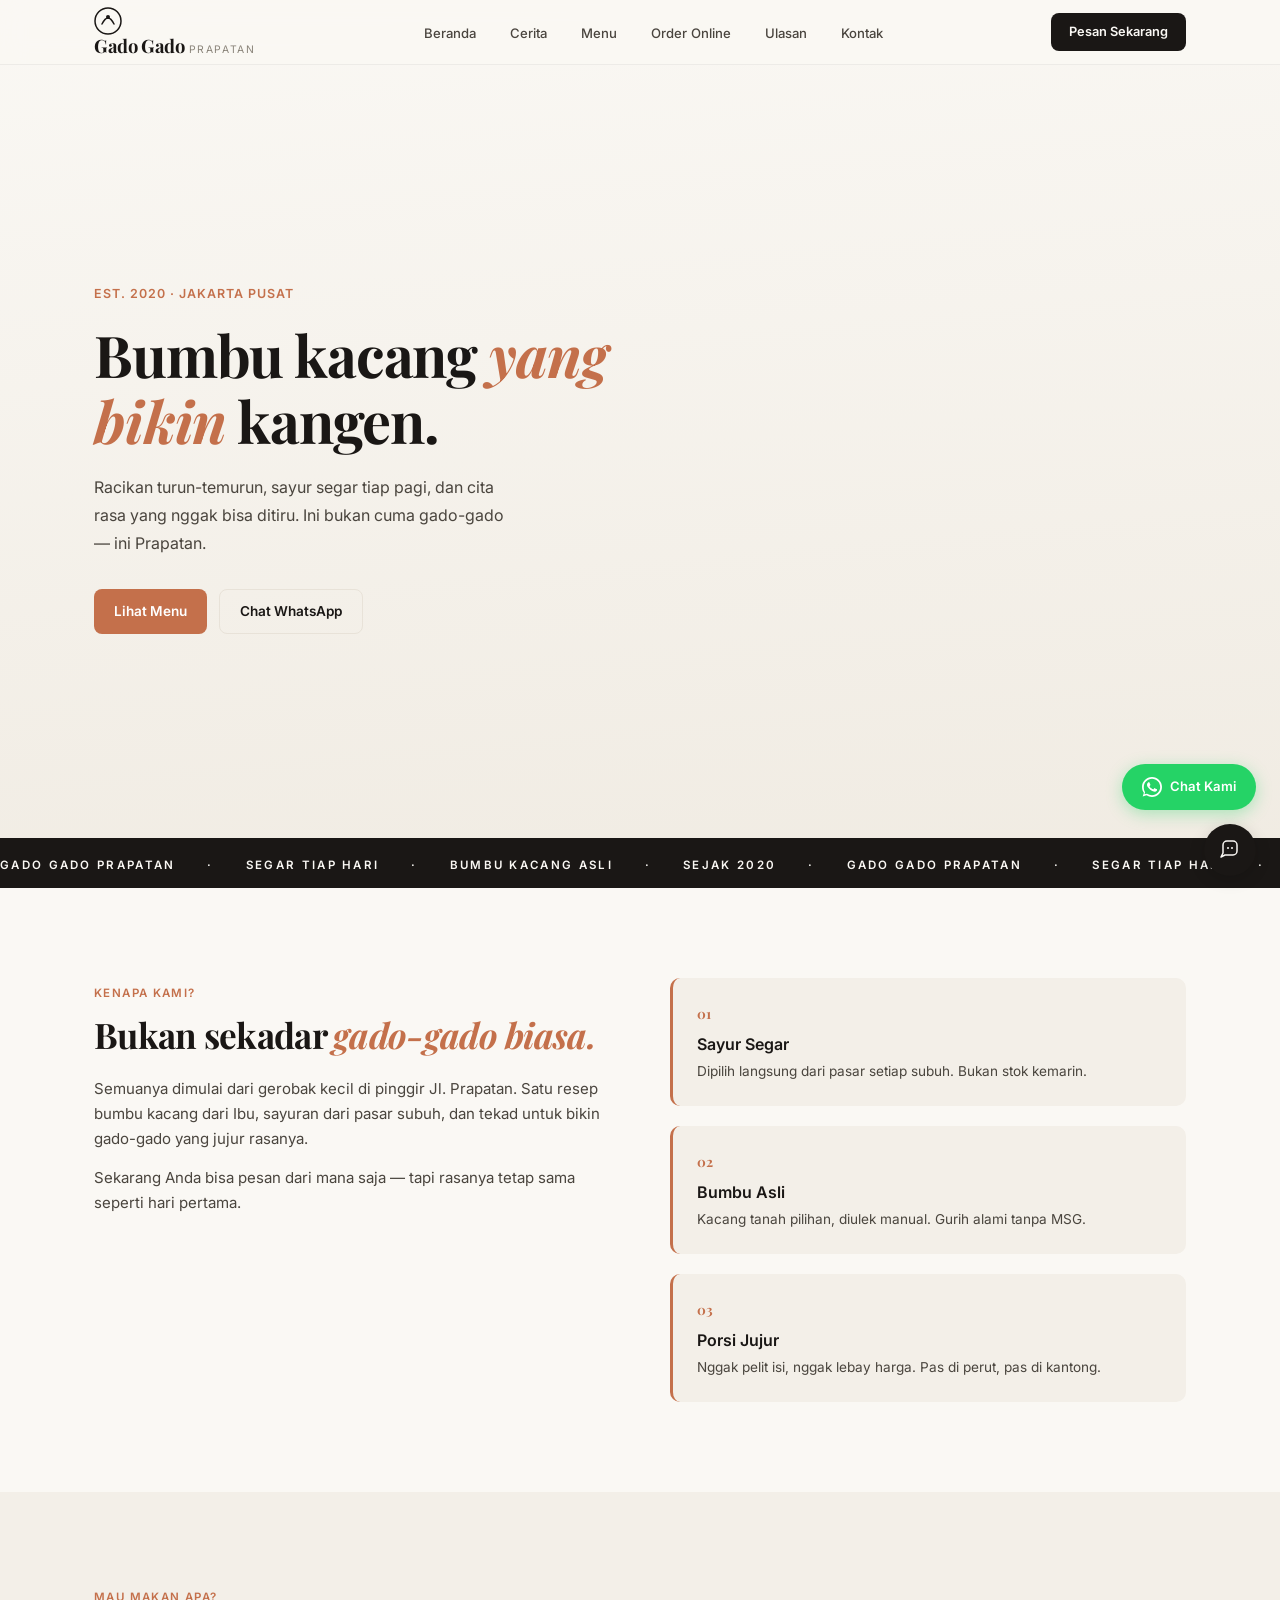
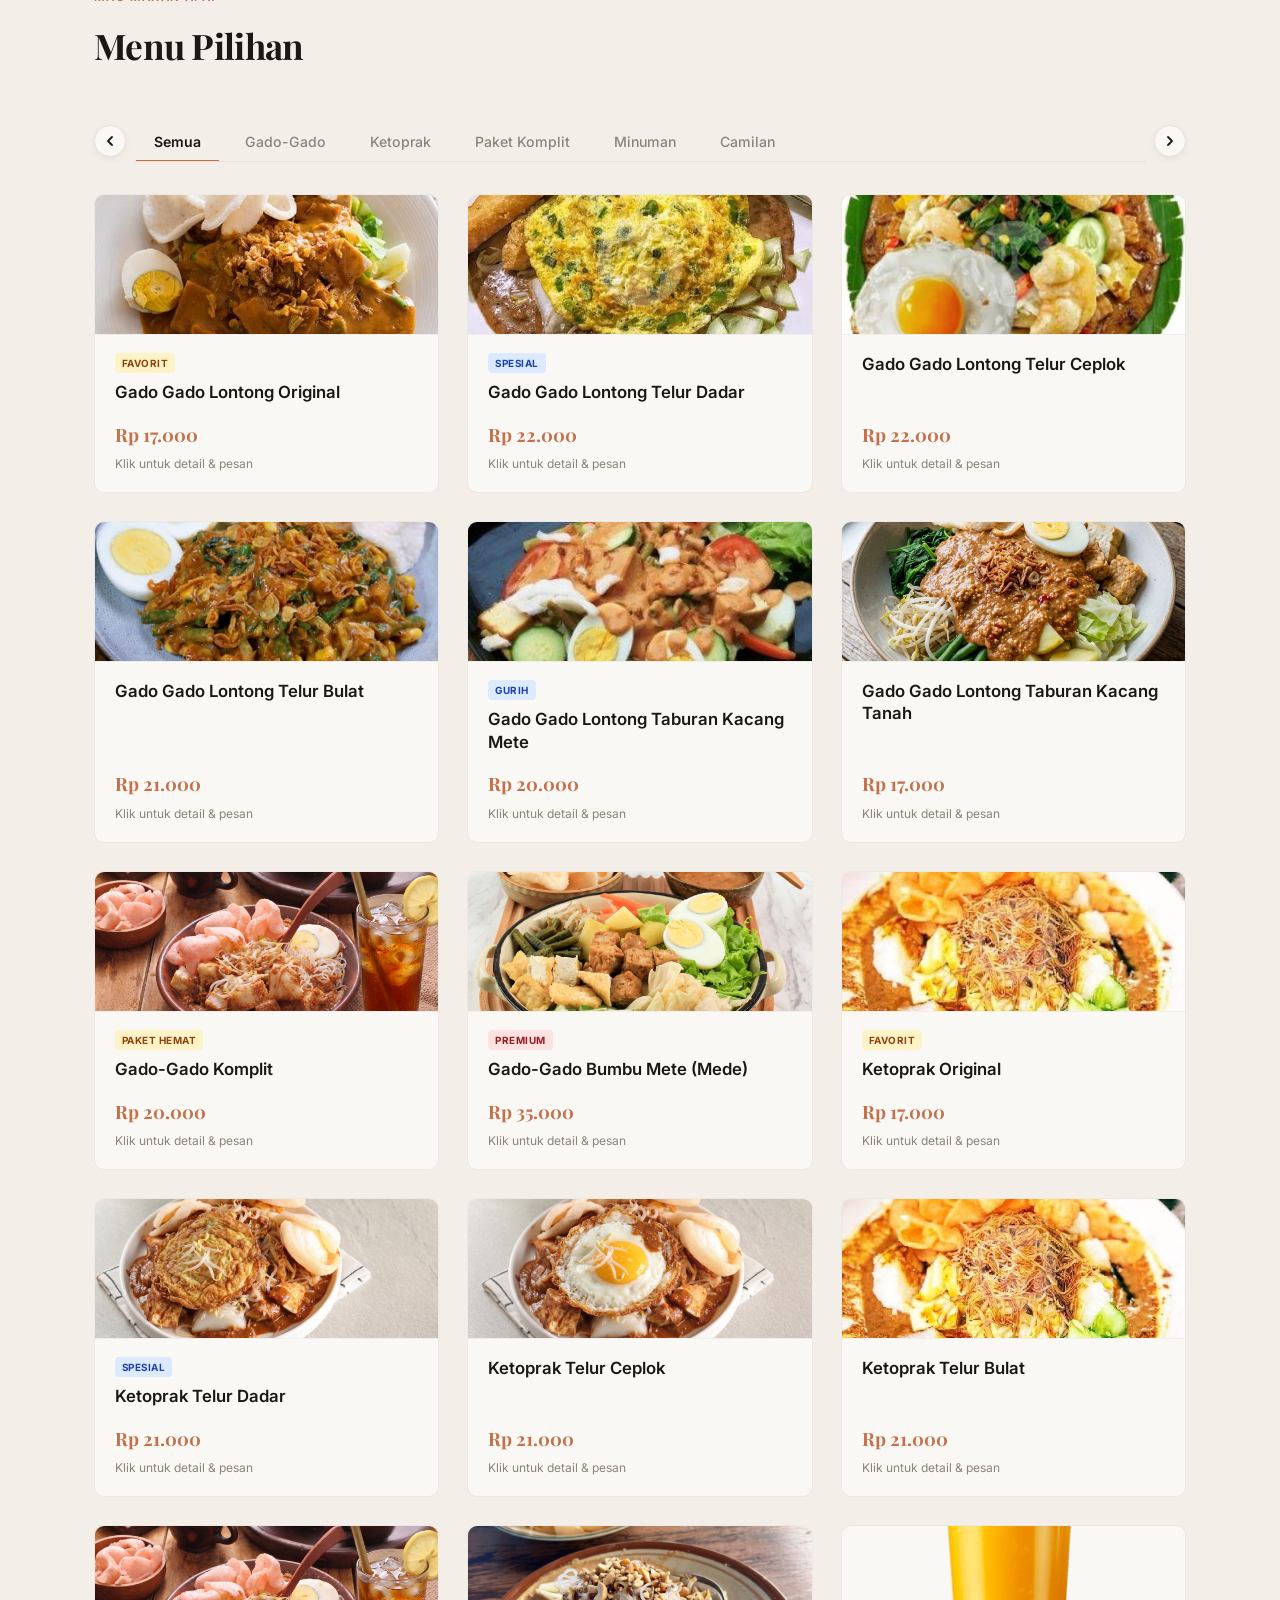
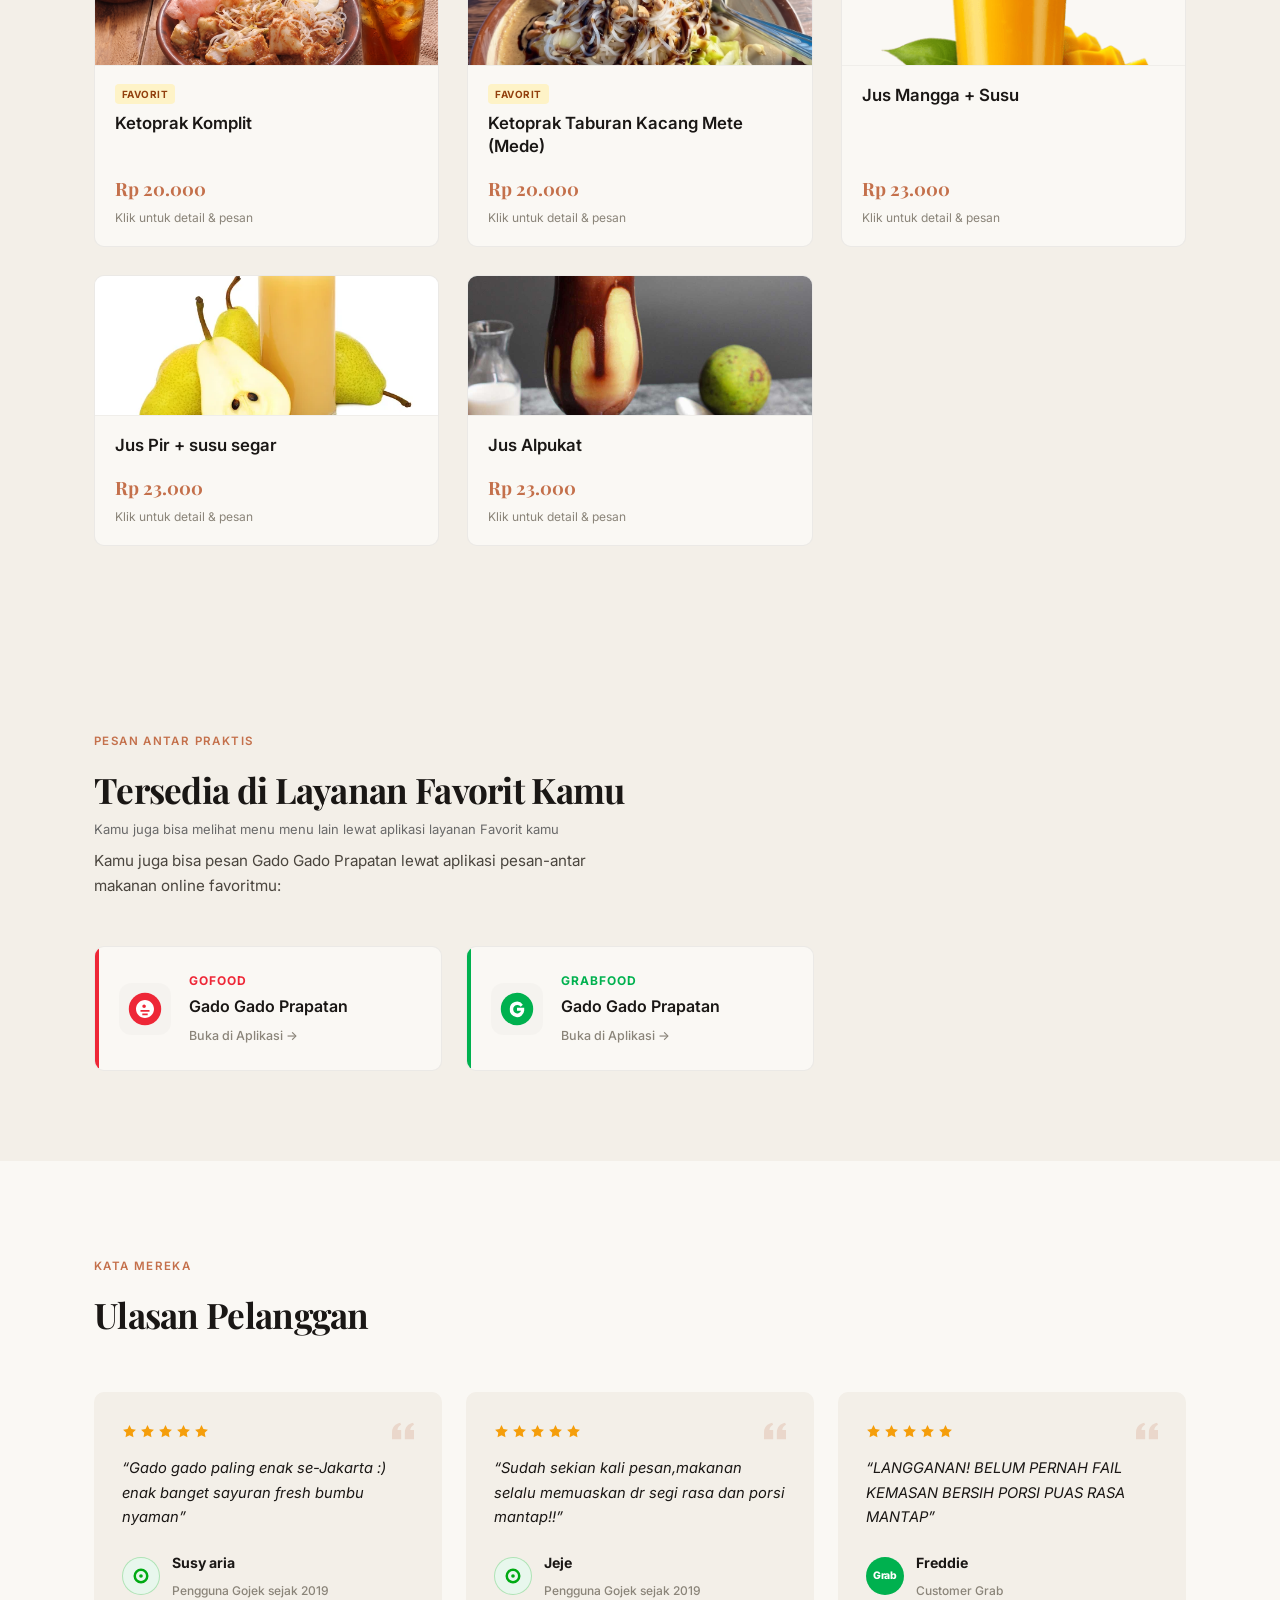
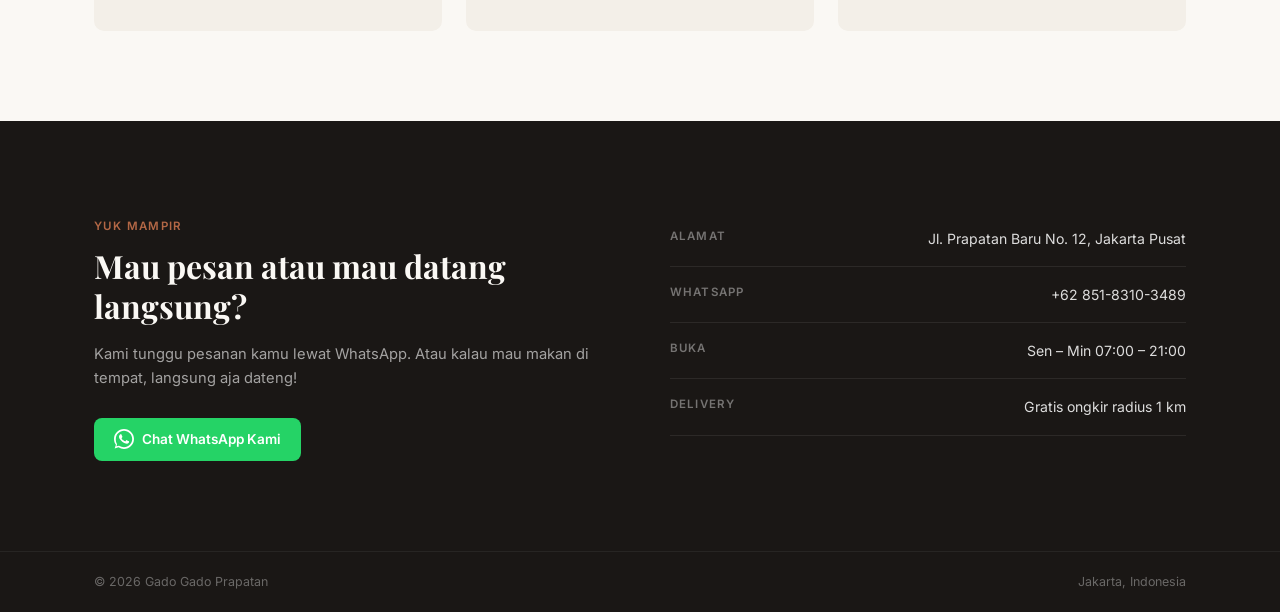
==== index.html @ eff9d7f0 "upload project" ====
<!DOCTYPE html>
<html lang="id">
<head>
    <meta charset="UTF-8">
    <meta name="viewport" content="width=device-width, initial-scale=1.0">
    <title>Gado Gado Prapatan</title>
    <link rel="stylesheet" href="style.css">
    <link rel="preconnect" href="https://fonts.googleapis.com">
    <link href="https://fonts.googleapis.com/css2?family=Playfair+Display:ital,wght@0,500;0,700;1,500&family=Inter:wght@300;400;500;600&display=swap" rel="stylesheet">
</head>
<body>

    <!-- Navbar -->
    <nav class="navbar" id="navbar">
        <div class="wrap nav-wrap">
            <a href="#home" class="brand">
                <svg class="brand-logo" width="28" height="28" viewBox="0 0 28 28" fill="none">
                    <circle cx="14" cy="14" r="13" stroke="currentColor" stroke-width="1.5"/>
                    <path d="M8 17c2-4 4-6 6-6s4 2 6 6" stroke="currentColor" stroke-width="1.5" stroke-linecap="round"/>
                    <circle cx="14" cy="10" r="2" fill="currentColor"/>
                </svg>
                <div>
                    <span class="brand-name">Gado Gado</span>
                    <span class="brand-sub">Prapatan</span>
                </div>
            </a>
            <ul class="nav-menu" id="navMenu">
                <li><a href="#home">Beranda</a></li>
                <li><a href="#cerita">Cerita</a></li>
                <li><a href="#menu">Menu</a></li>
                <li><a href="#pesan-online">Order Online</a></li>
                <li><a href="#ulasan">Ulasan</a></li>
                <li><a href="#kontak">Kontak</a></li>
            </ul>
            <a href="https://wa.me/6285183103489" target="_blank" class="nav-cta">Pesan Sekarang</a>
            <button class="burger" id="burger" aria-label="Menu">
                <span></span><span></span>
            </button>
        </div>
    </nav>

    <!-- Hero -->
    <header class="hero" id="home">
        <div class="wrap hero-inner">
            <div class="hero-text">
                <p class="hero-tag">Est. 2020 &middot; Jakarta Pusat</p>
                <h1>Bumbu kacang <em>yang bikin</em> kangen.</h1>
                <p class="hero-p">Racikan turun-temurun, sayur segar tiap pagi, dan cita rasa yang nggak bisa ditiru. Ini bukan cuma gado-gado &mdash; ini Prapatan.</p>
                <div class="hero-btns">
                    <a href="#menu" class="cta">Lihat Menu</a>
                    <a href="https://wa.me/6285183103489?text=Halo%20kak,%20mau%20pesan%20dong!" target="_blank" class="cta cta-ghost">Chat WhatsApp</a>
                </div>
            </div>
            <div class="hero-visual">
                <div class="hero-illust">
                    <svg viewBox="0 0 260 260" fill="none" class="hero-svg">
                        <circle cx="130" cy="130" r="120" fill="#f0ebe2" stroke="#d4c4a8" stroke-width="1.5"/>
                        <ellipse cx="130" cy="150" rx="90" ry="30" fill="#d4c4a8" opacity="0.3"/>
                        <path d="M60 130c10-30 30-50 70-50s60 20 70 50" stroke="#c4704b" stroke-width="2.5" stroke-linecap="round"/>
                        <circle cx="95" cy="115" r="8" fill="#5c6b4f" opacity="0.7"/>
                        <circle cx="135" cy="105" r="6" fill="#c4704b" opacity="0.6"/>
                        <circle cx="160" cy="118" r="7" fill="#8b6f47" opacity="0.6"/>
                        <circle cx="115" cy="100" r="5" fill="#d4a373" opacity="0.7"/>
                        <rect x="80" y="135" width="100" height="3" rx="1.5" fill="#c4704b" opacity="0.3"/>
                    </svg>
                </div>
            </div>
        </div>
        <div class="hero-strip">
            <div class="strip-scroll">
                <span>GADO GADO PRAPATAN</span>
                <span>&middot;</span>
                <span>SEGAR TIAP HARI</span>
                <span>&middot;</span>
                <span>BUMBU KACANG ASLI</span>
                <span>&middot;</span>
                <span>SEJAK 2020</span>
                <span>&middot;</span>
                <span>GADO GADO PRAPATAN</span>
                <span>&middot;</span>
                <span>SEGAR TIAP HARI</span>
                <span>&middot;</span>
                <span>BUMBU KACANG ASLI</span>
                <span>&middot;</span>
                <span>SEJAK 2020</span>
                <span>&middot;</span>
            </div>
        </div>
    </header>

    <!-- Cerita -->
    <section class="sec" id="cerita">
        <div class="wrap">
            <div class="cerita-layout">
                <div class="cerita-left">
                    <span class="label">Kenapa Kami?</span>
                    <h2>Bukan sekadar <em>gado-gado biasa.</em></h2>
                    <p>Semuanya dimulai dari gerobak kecil di pinggir Jl. Prapatan. Satu resep bumbu kacang dari Ibu, sayuran dari pasar subuh, dan tekad untuk bikin gado-gado yang jujur rasanya.</p>
                    <p>Sekarang Anda bisa pesan dari mana saja &mdash; tapi rasanya tetap sama seperti hari pertama.</p>
                </div>
                <div class="cerita-right">
                    <div class="cerita-card">
                        <span class="cerita-num">01</span>
                        <h3>Sayur Segar</h3>
                        <p>Dipilih langsung dari pasar setiap subuh. Bukan stok kemarin.</p>
                    </div>
                    <div class="cerita-card">
                        <span class="cerita-num">02</span>
                        <h3>Bumbu Asli</h3>
                        <p>Kacang tanah pilihan, diulek manual. Gurih alami tanpa MSG.</p>
                    </div>
                    <div class="cerita-card">
                        <span class="cerita-num">03</span>
                        <h3>Porsi Jujur</h3>
                        <p>Nggak pelit isi, nggak lebay harga. Pas di perut, pas di kantong.</p>
                    </div>
                </div>
            </div>
        </div>
    </section>

    <!-- Menu -->
    <section class="sec sec-warm" id="menu">
        <div class="wrap">
            <div class="sec-head">
                <span class="label">Mau Makan Apa?</span>
                <h2>Menu Pilihan</h2>
            </div>

            <div class="tab-roll-container">
                <button class="tab-roll-btn tab-roll-left" id="tabRollLeft" aria-label="Scroll Kiri">
                    <svg width="16" height="16" viewBox="0 0 16 16" fill="none"><path d="M10 12L6 8L10 4" stroke="currentColor" stroke-width="1.8" stroke-linecap="round" stroke-linejoin="round"/></svg>
                </button>
                <div class="tab-bar" id="tabBar">
                    <button class="tab active" data-filter="semua">Semua</button>
                    <button class="tab" data-filter="gado-gado">Gado-Gado</button>
                    <button class="tab" data-filter="ketoprak">Ketoprak</button>
                    <button class="tab" data-filter="paket">Paket Komplit</button>
                    <button class="tab" data-filter="minuman">Minuman</button>
                    <button class="tab" data-filter="camilan">Camilan</button>
                </div>
                <button class="tab-roll-btn tab-roll-right" id="tabRollRight" aria-label="Scroll Kanan">
                    <svg width="16" height="16" viewBox="0 0 16 16" fill="none"><path d="M6 4L10 8L6 12" stroke="currentColor" stroke-width="1.8" stroke-linecap="round" stroke-linejoin="round"/></svg>
                </button>
            </div>

            <div class="menu-grid" id="menuGrid">

                <!-- 1: Gado gado lontong original -->
                <div class="mc" data-cat="gado-gado"
                     data-name="Gado Gado Lontong Original" data-price="17000"
                     data-desc="Gado gado lontong original dengan sayuran segar serta telur separuh."
                     data-info="Porsi pas &middot; Telur separuh (setengah) &middot; Bumbu kacang khas">
                    <div class="mc-img">
                        <img src="image/gadogado-telur separuh.jpg" alt="Gado Gado Lontong Original" loading="lazy">
                    </div>
                    <div class="mc-body">
                        <span class="mc-tag tag-best">Favorit</span>
                        <h3>Gado Gado Lontong Original</h3>
                        <p class="mc-price">Rp 17.000</p>
                        <span class="mc-hint">Klik untuk detail &amp; pesan</span>
                    </div>
                </div>

                <!-- 2: Gado gado lontong telur dadar -->
                <div class="mc" data-cat="gado-gado"
                     data-name="Gado Gado Lontong Telur Dadar" data-price="22000"
                     data-desc="Gado gado lontong original dengan sayuran segar serta telur dadar gurih yang renyah di pinggirnya."
                     data-info="Telur dadar gurih &middot; Sayuran segar pilihan &middot; Lontong pulen">
                    <div class="mc-img">
                        <img src="image/telur dadar.jpeg" alt="Gado Gado Lontong Telur Dadar" loading="lazy">
                    </div>
                    <div class="mc-body">
                        <span class="mc-tag tag-new">Spesial</span>
                        <h3>Gado Gado Lontong Telur Dadar</h3>
                        <p class="mc-price">Rp 22.000</p>
                        <span class="mc-hint">Klik untuk detail &amp; pesan</span>
                    </div>
                </div>

                <!-- 3: Gado gado lontong telur ceplok -->
                <div class="mc" data-cat="gado-gado"
                     data-name="Gado Gado Lontong Telur Ceplok" data-price="22000"
                     data-desc="Gado gado lontong original dengan sayuran segar serta telur ceplok (mata sapi) hangat."
                     data-info="Telur ceplok hangat &middot; Bumbu kacang melimpah &middot; Kerupuk gurih">
                    <div class="mc-img">
                        <img src="image/ceplok1.jpeg" alt="Gado Gado Lontong Telur Ceplok" loading="lazy">
                    </div>
                    <div class="mc-body">
                        <h3>Gado Gado Lontong Telur Ceplok</h3>
                        <p class="mc-price">Rp 22.000</p>
                        <span class="mc-hint">Klik untuk detail &amp; pesan</span>
                    </div>
                </div>

                <!-- 4: Gado Gado Lontong Telur Bulat -->
                <div class="mc" data-cat="gado-gado"
                     data-name="Gado Gado Lontong Telur Bulat" data-price="21000"
                     data-desc="Gado Gado Lontong Original dengan sayuran segar beserta Telur Bulat (Utuh)."
                     data-info="1 butir telur utuh &middot; Sayuran segar harian &middot; Porsi kenyang">
                    <div class="mc-img">
                        <img src="image/bulat.jpg" alt="Gado Gado Lontong Telur Bulat" loading="lazy">
                    </div>
                    <div class="mc-body">
                        <h3>Gado Gado Lontong Telur Bulat</h3>
                        <p class="mc-price">Rp 21.000</p>
                        <span class="mc-hint">Klik untuk detail &amp; pesan</span>
                    </div>
                </div>

                <!-- 5: Gado Gado Lontong Taburan Kacang Mete -->
                <div class="mc" data-cat="gado-gado"
                     data-name="Gado Gado Lontong Taburan Kacang Mete" data-price="20000"
                     data-desc="Gado gado lontong dengan sayuran segar beserta Taburan Kacang Mete + Telur Setengah."
                     data-info="Ekstra taburan mete &middot; Telur setengah &middot; Gurih &amp; renyah">
                    <div class="mc-img">
                        <img src="image/mete.jpg" alt="Gado Gado Lontong Taburan Kacang Mete" loading="lazy">
                    </div>
                    <div class="mc-body">
                        <span class="mc-tag tag-new">Gurih</span>
                        <h3>Gado Gado Lontong Taburan Kacang Mete</h3>
                        <p class="mc-price">Rp 20.000</p>
                        <span class="mc-hint">Klik untuk detail &amp; pesan</span>
                    </div>
                </div>

                <!-- 6: Gado Gado Lontong Taburan Kacang Tanah -->
                <div class="mc" data-cat="gado-gado"
                     data-name="Gado Gado Lontong Taburan Kacang Tanah" data-price="17000"
                     data-desc="Gado Gado Lontong Original dengan sayuran segar beserta Taburan Kacang Tanah + Telur Setengah."
                     data-info="Taburan kacang tanah sangrai &middot; Telur setengah &middot; Autentik">
                    <div class="mc-img">
                        <img src="image/tanah.jpg" alt="Gado Gado Lontong Taburan Kacang Tanah" loading="lazy">
                    </div>
                    <div class="mc-body">
                        <h3>Gado Gado Lontong Taburan Kacang Tanah</h3>
                        <p class="mc-price">Rp 17.000</p>
                        <span class="mc-hint">Klik untuk detail &amp; pesan</span>
                    </div>
                </div>

                <!-- 7: Gado-Gado Komplit -->
                <div class="mc" data-cat="paket"
                     data-name="Gado-Gado Komplit" data-price="20000"
                     data-desc="Paket Lengkap! Gado Gado Lontong + Telur Separuh (Setengah) + Es Teh Manis."
                     data-info="Paket hemat lengkap &middot; Termasuk Es Teh Manis &middot; Siap santap">
                    <div class="mc-img">
                        <img src="image/ketoprak/komplit.png" alt="Gado-Gado Komplit" loading="lazy">
                    </div>
                    <div class="mc-body">
                        <span class="mc-tag tag-best">Paket Hemat</span>
                        <h3>Gado-Gado Komplit</h3>
                        <p class="mc-price">Rp 20.000</p>
                        <span class="mc-hint">Klik untuk detail &amp; pesan</span>
                    </div>
                </div>

                <!-- 8: Gado-Gado Bumbu Mete (Mede) -->
                <div class="mc" data-cat="gado-gado"
                     data-name="Gado-Gado Bumbu Mete (Mede)" data-price="35000"
                     data-desc="Gado Gado Sayuran lengkap dengan racikan Bumbu Mede istimewa yang gurih creamy + Telur Separuh (Setengah)."
                     data-info="Premium bumbu mete asli &middot; Rasa gurih khas &middot; Telur separuh">
                    <div class="mc-img">
                        <img src="image/gado-gado.jpg" alt="Gado-Gado Bumbu Mete (Mede)" loading="lazy">
                    </div>
                    <div class="mc-body">
                        <span class="mc-tag tag-hot">Premium</span>
                        <h3>Gado-Gado Bumbu Mete (Mede)</h3>
                        <p class="mc-price">Rp 35.000</p>
                        <span class="mc-hint">Klik untuk detail &amp; pesan</span>
                    </div>
                </div>

                <!-- 9: Ketoprak Original -->
                <div class="mc" data-cat="ketoprak"
                     data-name="Ketoprak Original" data-price="17000"
                     data-desc="Ketoprak dengan sayuran lengkap + Telur Separuh (Setengah)."
                     data-info="Sayuran lengkap &middot; Bihun &amp; tahu &middot; Telur separuh">
                    <div class="mc-img">
                        <img src="image/ketoprak/ori.jpg" alt="Ketoprak Original" loading="lazy">
                    </div>
                    <div class="mc-body">
                        <span class="mc-tag tag-best">Favorit</span>
                        <h3>Ketoprak Original</h3>
                        <p class="mc-price">Rp 17.000</p>
                        <span class="mc-hint">Klik untuk detail &amp; pesan</span>
                    </div>
                </div>

                <!-- 10: Ketoprak Telur Dadar -->
                <div class="mc" data-cat="ketoprak"
                     data-name="Ketoprak Telur Dadar" data-price="21000"
                     data-desc="Ketoprak dengan sayuran lengkap + Telur Dadar."
                     data-info="Telur dadar gurih &middot; Sayuran lengkap &middot; Kerupuk melimpah">
                    <div class="mc-img">
                        <img src="image/ketoprak/dadar.png" alt="Ketoprak Telur Dadar" loading="lazy">
                    </div>
                    <div class="mc-body">
                        <span class="mc-tag tag-new">Spesial</span>
                        <h3>Ketoprak Telur Dadar</h3>
                        <p class="mc-price">Rp 21.000</p>
                        <span class="mc-hint">Klik untuk detail &amp; pesan</span>
                    </div>
                </div>

                <!-- 11: Ketoprak Telur Ceplok -->
                <div class="mc" data-cat="ketoprak"
                     data-name="Ketoprak Telur Ceplok" data-price="21000"
                     data-desc="Ketoprak dengan sayuran lengkap + Telur Ceplok."
                     data-info="Telur ceplok hangat &middot; Bumbu kacang gurih &middot; Sayuran segar">
                    <div class="mc-img">
                        <img src="image/ketoprak/ceplok.png" alt="Ketoprak Telur Ceplok" loading="lazy">
                    </div>
                    <div class="mc-body">
                        <h3>Ketoprak Telur Ceplok</h3>
                        <p class="mc-price">Rp 21.000</p>
                        <span class="mc-hint">Klik untuk detail &amp; pesan</span>
                    </div>
                </div>

                <!-- 12: Ketoprak Telur Bulat -->
                <div class="mc" data-cat="ketoprak"
                     data-name="Ketoprak Telur Bulat" data-price="21000"
                     data-desc="Ketoprak dengan sayuran lengkap + Telur Bulat (Utuh)."
                     data-info="1 butir telur utuh &middot; Porsi kenyang &middot; Bumbu kacang mantap">
                    <div class="mc-img">
                        <img src="image/ketoprak/bulat.jpeg" alt="Ketoprak Telur Bulat" loading="lazy">
                    </div>
                    <div class="mc-body">
                        <h3>Ketoprak Telur Bulat</h3>
                        <p class="mc-price">Rp 21.000</p>
                        <span class="mc-hint">Klik untuk detail &amp; pesan</span>
                    </div>
                </div>

                <!-- 13: Ketoprak Komplit -->
                <div class="mc" data-cat="ketoprak paket"
                     data-name="Ketoprak Komplit" data-price="20000"
                     data-desc="Ketoprak dengan sayuran lengkap + Telur Separuh (Setengah) + Es Teh Manis."
                     data-info="Paket lengkap &middot; Termasuk Es Teh Manis &middot; Telur separuh">
                    <div class="mc-img">
                        <img src="image/ketoprak/komplit.png" alt="Ketoprak Komplit" loading="lazy">
                    </div>
                    <div class="mc-body">
                        <span class="mc-tag tag-best">Favorit</span>
                        <h3>Ketoprak Komplit</h3>
                        <p class="mc-price">Rp 20.000</p>
                        <span class="mc-hint">Klik untuk detail &amp; pesan</span>
                    </div>
                </div>

                <!-- 14: Ketoprak Taburan Kacang Mete (Mede) -->
                <div class="mc" data-cat="ketoprak"
                     data-name="Ketoprak Taburan Kacang Mete (Mede)" data-price="20000"
                     data-desc="Ketoprak dengan sayuran lengkap + Telur Setengah + Taburan Kacang Mete (Mede)."
                     data-info="Taburan kacang mete asli &middot; Telur setengah &middot; Gurih renyah">
                    <div class="mc-img">
                        <img src="image/ketoprak/mete.png" alt="Ketoprak Taburan Kacang Mete (Mede)" loading="lazy">
                    </div>
                    <div class="mc-body">
                        <span class="mc-tag tag-best">Favorit</span>
                        <h3>Ketoprak Taburan Kacang Mete (Mede)</h3>
                        <p class="mc-price">Rp 20.000</p>
                        <span class="mc-hint">Klik untuk detail &amp; pesan</span>
                    </div>
                </div>

                <!-- Minuman: Es Teh Manis -->
                <div class="mc" data-cat="minuman"
                     data-name="Jus Mangga " data-price="23000"
                     data-desc="Jus Buah Mangga asli tanpa sirup buatan. manis dan lezat cocok untuk menemani makan kalian"
                     data-info="Mangga manis dengan campuran susu kental manis ">
                    <div class="mc-img">
                        <img src="/image/jus/mangga.jpg" alt="Jus Mangga " loading="lazy">
                    </div>
                    <div class="mc-body">
                        <h3>Jus Mangga  + Susu </h3>
                        <p class="mc-price">Rp 23.000</p>
                        <span class="mc-hint">Klik untuk detail &amp; pesan</span>
                    </div>
                </div>
                <!---Jus pir -->
                <div class="mc" data-cat="minuman"
                     data-name="Jus Pir  " data-price="23000"
                     data-desc="Jus pir dengan campuran susu yang menghasilkan kesegaran untuk kalian "
                     data-info="Pir manis dengan campuran susu kental manis ">
                    <div class="mc-img">
                        <img src="/image/jus/pirsusu.jpg" alt="Jus Mangga " loading="lazy">
                    </div>
                    <div class="mc-body">
                        <h3>Jus Pir + susu segar  </h3>
                        <p class="mc-price">Rp 23.000</p>
                        <span class="mc-hint">Klik untuk detail &amp; pesan</span>
                    </div>
                </div>
                <!---jus Alpukat -->
                <div class="mc" data-cat="minuman"
                     data-name="Jus Alpukat  " data-price="23000"
                     data-desc="Jus Alpukat  dengan campuran susu yang menghasilkan kesegaran untuk kalian "
                     data-info="Alpukat manis dengan campuran susu kental manis ">
                    <div class="mc-img">
                        <img src="/image/jus/alpukat.jpg" alt="Jus Alpukat  " loading="lazy">
                    </div>
                    <div class="mc-body">
                        <h3>Jus Alpukat </h3>
                        <p class="mc-price">Rp 23.000</p>
                        <span class="mc-hint">Klik untuk detail &amp; pesan</span>
                    </div>
                </div>

            </div>
        </div>
    </section>

    <!-- Product Detail Floating Modal -->
    <div class="pd-overlay" id="pdOverlay">
        <div class="pd-modal" id="pdModal">
            <button class="pd-close" id="pdClose" aria-label="Tutup">
                <svg width="18" height="18" viewBox="0 0 18 18"><line x1="4" y1="4" x2="14" y2="14" stroke="currentColor" stroke-width="1.5" stroke-linecap="round"/><line x1="14" y1="4" x2="4" y2="14" stroke="currentColor" stroke-width="1.5" stroke-linecap="round"/></svg>
            </button>
            <div class="pd-icon" id="pdIcon"></div>
            <div class="pd-content">
                <span class="pd-tag" id="pdTag"></span>
                <h2 id="pdName"></h2>
                <p class="pd-price" id="pdPrice"></p>
                <div class="pd-divider"></div>
                <p class="pd-desc" id="pdDesc"></p>
                <div class="pd-info" id="pdInfo"></div>
                <div class="pd-actions">
                    <div class="pd-qty">
                        <button class="pd-qty-btn" id="pdMinus" aria-label="Kurangi">
                            <svg width="14" height="14" viewBox="0 0 14 14"><line x1="3" y1="7" x2="11" y2="7" stroke="currentColor" stroke-width="1.5" stroke-linecap="round"/></svg>
                        </button>
                        <span id="pdQtyNum">1</span>
                        <button class="pd-qty-btn" id="pdPlus" aria-label="Tambah">
                            <svg width="14" height="14" viewBox="0 0 14 14"><line x1="3" y1="7" x2="11" y2="7" stroke="currentColor" stroke-width="1.5" stroke-linecap="round"/><line x1="7" y1="3" x2="7" y2="11" stroke="currentColor" stroke-width="1.5" stroke-linecap="round"/></svg>
                        </button>
                    </div>
                    <button class="pd-add-btn" id="pdAddBtn">Tambah ke Pesanan</button>
                </div>
            </div>
        </div>
    </div>

    <!-- Order Online / Delivery Platforms -->
    <section class="sec sec-warm" id="pesan-online" style="align-items: center;">
        <div class="wrap">
            <div class="sec-head">
                <span class="label">Pesan Antar Praktis</span>
                <h2>Tersedia di Layanan Favorit Kamu</h2>
                <p style="color: dimgray; font-size: small;">Kamu juga bisa melihat menu menu lain lewat aplikasi layanan Favorit kamu </p>
                <p class="sec-sub">Kamu juga bisa pesan Gado Gado Prapatan lewat aplikasi pesan-antar makanan online favoritmu:</p>
            </div>
            <div class="delivery-grid" style="align-items: center;">
                <!-- GoFood -->
                <a href="https://gofood.co.id/jakarta/restaurant/gado-gado-prapatan-ketoprak-senen-94f191aa-f002-4a90-b7f6-57f20818fdff" target="_blank" class="delivery-card delivery-gofood" rel="noopener">
                    <div class="delivery-icon-wrap">
                        <svg viewBox="0 0 40 40" width="36" height="36" fill="none">
                            <circle cx="20" cy="20" r="18" fill="#EE2737"/>
                            <path d="M20 10c-5.5 0-10 4.5-10 10s4.5 10 10 10 10-4.5 10-10-4.5-10-10-10zm-1 5a2 2 0 110 4 2 2 0 010-4zm-4 6h10v2H15v-2zm2 4h6v2h-6v-2z" fill="#fff"/>
                        </svg>
                    </div>
                    <div class="delivery-info">
                        <span class="delivery-platform">GoFood</span>
                        <h3>Gado Gado Prapatan</h3>
                        <span class="delivery-status">Buka di Aplikasi &rarr;</span>
                    </div>
                </a>

                <!-- GrabFood -->
                <a href="https://food.grab.com/id/id/restaurant/gado-gado-prapatan-senen-delivery/6-C2V2A7LUA7UUEE" target="_blank" class="delivery-card delivery-grabfood" rel="noopener">
                    <div class="delivery-icon-wrap">
                        <svg viewBox="0 0 40 40" width="36" height="36" fill="none">
                            <circle cx="20" cy="20" r="18" fill="#00B14F"/>
                            <path d="M12 20a8 8 0 0114.5-4.8l-2.4 2.4A4.6 4.6 0 1024.6 22h-4.6v-3.4h8v3.4a8 8 0 01-16-2z" fill="#fff"/>
                        </svg>
                    </div>
                    <div class="delivery-info">
                        <span class="delivery-platform">GrabFood</span>
                        <h3>Gado Gado Prapatan</h3>
                        <span class="delivery-status">Buka di Aplikasi &rarr;</span>
                    </div>
                </a>
               
            </div>
        </div>
    </section>

    <!-- Ulasan -->
    <section class="sec" id="ulasan">
        <div class="wrap">
            <div class="sec-head">
                <span class="label">Kata Mereka</span>
                <h2>Ulasan Pelanggan</h2>
            </div>
            <div class="review-track">
                <!-- Review 1: Susy aria (Gojek) -->
                <div class="review-card">
                    <div class="rc-top">
                        <div class="rc-stars">
                            <svg width="15" height="15" viewBox="0 0 14 14" fill="#F59E0B"><path d="M7 1l1.8 3.6L13 5.3l-3 2.9.7 4.1L7 10.4 3.3 12.3l.7-4.1-3-2.9 4.2-.7z"/></svg>
                            <svg width="15" height="15" viewBox="0 0 14 14" fill="#F59E0B"><path d="M7 1l1.8 3.6L13 5.3l-3 2.9.7 4.1L7 10.4 3.3 12.3l.7-4.1-3-2.9 4.2-.7z"/></svg>
                            <svg width="15" height="15" viewBox="0 0 14 14" fill="#F59E0B"><path d="M7 1l1.8 3.6L13 5.3l-3 2.9.7 4.1L7 10.4 3.3 12.3l.7-4.1-3-2.9 4.2-.7z"/></svg>
                            <svg width="15" height="15" viewBox="0 0 14 14" fill="#F59E0B"><path d="M7 1l1.8 3.6L13 5.3l-3 2.9.7 4.1L7 10.4 3.3 12.3l.7-4.1-3-2.9 4.2-.7z"/></svg>
                            <svg width="15" height="15" viewBox="0 0 14 14" fill="#F59E0B"><path d="M7 1l1.8 3.6L13 5.3l-3 2.9.7 4.1L7 10.4 3.3 12.3l.7-4.1-3-2.9 4.2-.7z"/></svg>
                        </div>
                        <svg class="rc-quote-mark" width="22" height="22" viewBox="0 0 24 24" fill="currentColor">
                            <path d="M14.017 21v-7.391c0-5.704 3.731-9.57 8.983-10.609l.995 2.151c-2.432.917-3.995 3.638-3.995 5.849h4v10h-9.983zm-14.017 0v-7.391c0-5.704 3.748-9.57 9-10.609l.996 2.151c-2.433.917-3.996 3.638-3.996 5.849h3.983v10h-9.983z"/>
                        </svg>
                    </div>
                    <blockquote>&ldquo;Gado gado paling enak se-Jakarta :) enak banget sayuran fresh bumbu nyaman&rdquo;</blockquote>
                    <div class="rc-who">
                        <div class="rc-av rc-av-gojek" title="Pengguna Gojek">
                            <svg viewBox="0 0 24 24" width="20" height="20" fill="none">
                                <circle cx="12" cy="12" r="7.5" stroke="#00AA13" stroke-width="3"/>
                                <circle cx="12" cy="12" r="2.2" fill="#00AA13"/>
                            </svg>
                        </div>
                        <div>
                            <strong>Susy aria</strong><br>
                            <small>Pengguna Gojek sejak 2019</small>
                        </div>
                    </div>
                </div>

                <!-- Review 2: Jeje (Gojek) -->
                <div class="review-card">
                    <div class="rc-top">
                        <div class="rc-stars">
                            <svg width="15" height="15" viewBox="0 0 14 14" fill="#F59E0B"><path d="M7 1l1.8 3.6L13 5.3l-3 2.9.7 4.1L7 10.4 3.3 12.3l.7-4.1-3-2.9 4.2-.7z"/></svg>
                            <svg width="15" height="15" viewBox="0 0 14 14" fill="#F59E0B"><path d="M7 1l1.8 3.6L13 5.3l-3 2.9.7 4.1L7 10.4 3.3 12.3l.7-4.1-3-2.9 4.2-.7z"/></svg>
                            <svg width="15" height="15" viewBox="0 0 14 14" fill="#F59E0B"><path d="M7 1l1.8 3.6L13 5.3l-3 2.9.7 4.1L7 10.4 3.3 12.3l.7-4.1-3-2.9 4.2-.7z"/></svg>
                            <svg width="15" height="15" viewBox="0 0 14 14" fill="#F59E0B"><path d="M7 1l1.8 3.6L13 5.3l-3 2.9.7 4.1L7 10.4 3.3 12.3l.7-4.1-3-2.9 4.2-.7z"/></svg>
                            <svg width="15" height="15" viewBox="0 0 14 14" fill="#F59E0B"><path d="M7 1l1.8 3.6L13 5.3l-3 2.9.7 4.1L7 10.4 3.3 12.3l.7-4.1-3-2.9 4.2-.7z"/></svg>
                        </div>
                        <svg class="rc-quote-mark" width="22" height="22" viewBox="0 0 24 24" fill="currentColor">
                            <path d="M14.017 21v-7.391c0-5.704 3.731-9.57 8.983-10.609l.995 2.151c-2.432.917-3.995 3.638-3.995 5.849h4v10h-9.983zm-14.017 0v-7.391c0-5.704 3.748-9.57 9-10.609l.996 2.151c-2.433.917-3.996 3.638-3.996 5.849h3.983v10h-9.983z"/>
                        </svg>
                    </div>
                    <blockquote>&ldquo;Sudah sekian kali pesan,makanan selalu memuaskan dr segi rasa dan porsi mantap!!&rdquo;</blockquote>
                    <div class="rc-who">
                        <div class="rc-av rc-av-gojek" title="Pengguna Gojek">
                            <svg viewBox="0 0 24 24" width="20" height="20" fill="none">
                                <circle cx="12" cy="12" r="7.5" stroke="#00AA13" stroke-width="3"/>
                                <circle cx="12" cy="12" r="2.2" fill="#00AA13"/>
                            </svg>
                        </div>
                        <div>
                            <strong>Jeje</strong><br>
                            <small>Pengguna Gojek sejak 2019</small>
                        </div>
                    </div>
                </div>

                <!-- Review 3: Freddie (Grab) -->
                <div class="review-card">
                    <div class="rc-top">
                        <div class="rc-stars">
                            <svg width="15" height="15" viewBox="0 0 14 14" fill="#F59E0B"><path d="M7 1l1.8 3.6L13 5.3l-3 2.9.7 4.1L7 10.4 3.3 12.3l.7-4.1-3-2.9 4.2-.7z"/></svg>
                            <svg width="15" height="15" viewBox="0 0 14 14" fill="#F59E0B"><path d="M7 1l1.8 3.6L13 5.3l-3 2.9.7 4.1L7 10.4 3.3 12.3l.7-4.1-3-2.9 4.2-.7z"/></svg>
                            <svg width="15" height="15" viewBox="0 0 14 14" fill="#F59E0B"><path d="M7 1l1.8 3.6L13 5.3l-3 2.9.7 4.1L7 10.4 3.3 12.3l.7-4.1-3-2.9 4.2-.7z"/></svg>
                            <svg width="15" height="15" viewBox="0 0 14 14" fill="#F59E0B"><path d="M7 1l1.8 3.6L13 5.3l-3 2.9.7 4.1L7 10.4 3.3 12.3l.7-4.1-3-2.9 4.2-.7z"/></svg>
                            <svg width="15" height="15" viewBox="0 0 14 14" fill="#F59E0B"><path d="M7 1l1.8 3.6L13 5.3l-3 2.9.7 4.1L7 10.4 3.3 12.3l.7-4.1-3-2.9 4.2-.7z"/></svg>
                        </div>
                        <svg class="rc-quote-mark" width="22" height="22" viewBox="0 0 24 24" fill="currentColor">
                            <path d="M14.017 21v-7.391c0-5.704 3.731-9.57 8.983-10.609l.995 2.151c-2.432.917-3.995 3.638-3.995 5.849h4v10h-9.983zm-14.017 0v-7.391c0-5.704 3.748-9.57 9-10.609l.996 2.151c-2.433.917-3.996 3.638-3.996 5.849h3.983v10h-9.983z"/>
                        </svg>
                    </div>
                    <blockquote>&ldquo;LANGGANAN! BELUM PERNAH FAIL KEMASAN BERSIH PORSI PUAS RASA MANTAP&rdquo;</blockquote>
                    <div class="rc-who">
                        <div class="rc-av rc-av-grab" title="Customer Grab">
                            <span style="font-size:0.65rem; font-weight:800; color:#fff; letter-spacing:-0.3px;">Grab</span>
                        </div>
                        <div>
                            <strong>Freddie</strong><br>
                            <small>Customer Grab</small>
                        </div>
                    </div>
                </div>
            </div>
        </div>
    </section>

    <!-- Kontak -->
    <section class="sec sec-dark" id="kontak">
        <div class="wrap">
            <div class="kontak-layout">
                <div class="kontak-left">
                    <span class="label label-light">Yuk Mampir</span>
                    <h2>Mau pesan atau mau datang langsung?</h2>
                    <p>Kami tunggu pesanan kamu lewat WhatsApp. Atau kalau mau makan di tempat, langsung aja dateng!</p>
                    <a href="https://wa.me/6285183103489?text=Halo%20kak,%20mau%20pesan%20dong!" target="_blank" class="cta cta-wa">
                        <svg width="20" height="20" viewBox="0 0 24 24" fill="currentColor"><path d="M17.472 14.382c-.297-.149-1.758-.867-2.03-.967-.273-.099-.471-.148-.67.15-.197.297-.767.966-.94 1.164-.173.199-.347.223-.644.075-.297-.15-1.255-.463-2.39-1.475-.883-.788-1.48-1.761-1.653-2.059-.173-.297-.018-.458.13-.606.134-.133.298-.347.446-.52.149-.174.198-.298.298-.497.099-.198.05-.371-.025-.52-.075-.149-.669-1.612-.916-2.207-.242-.579-.487-.5-.669-.51-.173-.008-.371-.01-.57-.01-.198 0-.52.074-.792.372-.272.297-1.04 1.016-1.04 2.479 0 1.462 1.065 2.875 1.213 3.074.149.198 2.096 3.2 5.077 4.487.709.306 1.262.489 1.694.625.712.227 1.36.195 1.871.118.571-.085 1.758-.719 2.006-1.413.248-.694.248-1.289.173-1.413-.074-.124-.272-.198-.57-.347z"/><path d="M12 0C5.373 0 0 5.373 0 12c0 2.625.846 5.059 2.284 7.034L.789 23.492l4.597-1.472A11.94 11.94 0 0012 24c6.627 0 12-5.373 12-12S18.627 0 12 0zm0 21.818c-2.168 0-4.178-.585-5.918-1.608l-.424-.253-2.726.873.732-2.665-.277-.44A9.77 9.77 0 012.182 12c0-5.423 4.395-9.818 9.818-9.818S21.818 6.577 21.818 12s-4.395 9.818-9.818 9.818z"/></svg>
                        Chat WhatsApp Kami
                    </a>
                </div>
                <div class="kontak-right">
                    <div class="info-row">
                        <span class="info-label">Alamat</span>
                        <span>Jl. Prapatan Baru No. 12, Jakarta Pusat</span>
                    </div>
                    <div class="info-row">
                        <span class="info-label">WhatsApp</span>
                        <span>+62 851-8310-3489</span>
                    </div>
                    <div class="info-row">
                        <span class="info-label">Buka</span>
                        <span>Sen &ndash; Min 07:00 &ndash; 21:00</span>
                    </div>
                    <div class="info-row">
                        <span class="info-label">Delivery</span>
                        <span>Gratis ongkir radius 1 km</span>
                    </div>
                </div>
            </div>
        </div>
    </section>

    <!-- Footer -->
    <footer class="foot">
        <div class="wrap foot-inner">
            <span>&copy; 2026 Gado Gado Prapatan</span>
            <span>Jakarta, Indonesia</span>
        </div>
    </footer>

    <!-- WA Float -->
    <a href="https://wa.me/6285183103489?text=Halo%20kak,%20mau%20pesan%20dong!" target="_blank" class="wa-pill" title="Chat WhatsApp">
        <svg width="20" height="20" viewBox="0 0 24 24" fill="currentColor"><path d="M17.472 14.382c-.297-.149-1.758-.867-2.03-.967-.273-.099-.471-.148-.67.15-.197.297-.767.966-.94 1.164-.173.199-.347.223-.644.075-.297-.15-1.255-.463-2.39-1.475-.883-.788-1.48-1.761-1.653-2.059-.173-.297-.018-.458.13-.606.134-.133.298-.347.446-.52.149-.174.198-.298.298-.497.099-.198.05-.371-.025-.52-.075-.149-.669-1.612-.916-2.207-.242-.579-.487-.5-.669-.51-.173-.008-.371-.01-.57-.01-.198 0-.52.074-.792.372-.272.297-1.04 1.016-1.04 2.479 0 1.462 1.065 2.875 1.213 3.074.149.198 2.096 3.2 5.077 4.487.709.306 1.262.489 1.694.625.712.227 1.36.195 1.871.118.571-.085 1.758-.719 2.006-1.413.248-.694.248-1.289.173-1.413-.074-.124-.272-.198-.57-.347z"/><path d="M12 0C5.373 0 0 5.373 0 12c0 2.625.846 5.059 2.284 7.034L.789 23.492l4.597-1.472A11.94 11.94 0 0012 24c6.627 0 12-5.373 12-12S18.627 0 12 0zm0 21.818c-2.168 0-4.178-.585-5.918-1.608l-.424-.253-2.726.873.732-2.665-.277-.44A9.77 9.77 0 012.182 12c0-5.423 4.395-9.818 9.818-9.818S21.818 6.577 21.818 12s-4.395 9.818-9.818 9.818z"/></svg>
        <span>Chat Kami</span>
    </a>

    <!-- Chatbot -->
    <div class="bot" id="bot">
        <button class="bot-btn" id="botBtn" aria-label="Buka Chat">
            <span class="bot-btn-open">
                <svg width="22" height="22" viewBox="0 0 22 22" fill="none"><path d="M4 16l-2 4 4-2 8 0c2.2 0 4-1.8 4-4V8c0-2.2-1.8-4-4-4H8C5.8 4 4 5.8 4 8v8z" stroke="currentColor" stroke-width="1.5" stroke-linecap="round" stroke-linejoin="round"/><circle cx="9" cy="11" r="1" fill="currentColor"/><circle cx="13" cy="11" r="1" fill="currentColor"/></svg>
            </span>
            <span class="bot-btn-close">
                <svg width="18" height="18" viewBox="0 0 18 18"><line x1="4" y1="4" x2="14" y2="14" stroke="currentColor" stroke-width="1.5" stroke-linecap="round"/><line x1="14" y1="4" x2="4" y2="14" stroke="currentColor" stroke-width="1.5" stroke-linecap="round"/></svg>
            </span>
        </button>
        <div class="bot-box" id="botBox">
            <div class="bot-head">
                <div class="bot-head-dot"></div>
                <span>Chat &middot; Gado Gado Prapatan</span>
            </div>
            <div class="bot-chat" id="botChat"></div>
            <div class="bot-quick" id="botQuick">
                <button data-msg="Lihat menu">Menu</button>
                <button data-msg="Cara pesan">Cara pesan</button>
                <button data-msg="Jam buka">Jam buka</button>
                <button data-msg="Alamat restoran">Alamat</button>
            </div>
            <form class="bot-form" id="botForm">
                <input type="text" id="botInput" placeholder="Tulis pesan..." autocomplete="off">
                <button type="submit" aria-label="Kirim">
                    <svg width="16" height="16" viewBox="0 0 16 16" fill="none"><path d="M14 2L7 9M14 2l-4 12-3-5-5-3z" stroke="currentColor" stroke-width="1.5" stroke-linecap="round" stroke-linejoin="round"/></svg>
                </button>
            </form>
        </div>
    </div>

    <!-- Cart Bar -->
    <div class="cart-bar" id="cartBar" style="display:none;">
        <div class="wrap cart-bar-inner">
            <div class="cart-bar-left">
                <strong><span id="cartQty">0</span> item</strong>
                <span class="cart-bar-sep">&middot;</span>
                <span class="cart-bar-total" id="cartBarTotal">Rp 0</span>
            </div>
            <div class="cart-bar-right">
                <button class="cart-bar-detail" id="cartDetailBtn">Lihat Detail</button>
                <button class="cart-bar-wa" id="cartWaBtn">Pesan via WA</button>
            </div>
        </div>
    </div>

    <!-- Cart Modal -->
    <div class="cart-modal" id="cartModal" style="display:none;">
        <div class="cart-modal-bg" id="cartModalBg"></div>
        <div class="cart-modal-box">
            <div class="cart-modal-head">
                <h3>Keranjang Pesanan</h3>
                <button id="cartModalClose" aria-label="Tutup">
                    <svg width="18" height="18" viewBox="0 0 18 18"><line x1="4" y1="4" x2="14" y2="14" stroke="currentColor" stroke-width="1.5" stroke-linecap="round"/><line x1="14" y1="4" x2="4" y2="14" stroke="currentColor" stroke-width="1.5" stroke-linecap="round"/></svg>
                </button>
            </div>
            <div class="cart-modal-list" id="cartModalList"></div>
            <div class="cart-modal-foot">
                <div class="cart-modal-total">
                    <span>Total</span>
                    <strong id="cartModalTotal">Rp 0</strong>
                </div>
                <button class="cta cta-wa cta-full" id="cartModalWa">Pesan via WhatsApp</button>
                <button class="cta cta-ghost cta-full cta-sm" id="cartClearBtn">Kosongkan</button>
            </div>
        </div>
    </div>

    <script src="script.js"></script>
</body>
</html>
---- style.css ----
/* ============================================
   GADO GADO PRAPATAN
   Hand-crafted restaurant aesthetic
   ============================================ */

*, *::before, *::after { margin:0; padding:0; box-sizing:border-box; }

:root {
    --ink: #1a1715;
    --ink2: #4a453e;
    --ink3: #8a8479;
    --cream: #faf8f4;
    --warm: #f3efe8;
    --sand: #e8e2d8;
    --terra: #c4704b;
    --terra-dark: #a85a38;
    --olive: #5c6b4f;
    --olive-dark: #3d4a34;
    --brown: #8b6f47;
    --radius: 10px;
    --font-display: 'Playfair Display', Georgia, serif;
    --font-body: 'Inter', -apple-system, sans-serif;
}

html { scroll-behavior: smooth; }

body {
    font-family: var(--font-body);
    background: var(--cream);
    color: var(--ink);
    line-height: 1.65;
    -webkit-font-smoothing: antialiased;
}

.wrap { max-width: 1100px; margin: 0 auto; padding: 0 24px; }

a { text-decoration: none; color: inherit; }
button { font-family: inherit; cursor: pointer; }
img { max-width: 100%; display: block; }

/* ===== NAVBAR ===== */
.navbar {
    position: fixed; top: 0; left: 0; right: 0; z-index: 100;
    background: rgba(250,248,244,0.92);
    backdrop-filter: blur(12px);
    border-bottom: 1px solid rgba(0,0,0,0.05);
}

.nav-wrap {
    display: flex; align-items: center; justify-content: space-between;
    height: 64px;
}

.brand { display: flex; flex-direction: column; line-height: 1.15; }
.brand-name {
    font-family: var(--font-display);
    font-weight: 700; font-size: 1.15rem; color: var(--ink);
    letter-spacing: -0.02em;
}
.brand-sub {
    font-size: 0.65rem; letter-spacing: 0.15em; text-transform: uppercase;
    color: var(--ink3);
}

.nav-menu {
    display: flex; list-style: none; gap: 6px;
}
.nav-menu a {
    padding: 6px 14px; border-radius: 6px;
    font-size: 0.82rem; font-weight: 500; color: var(--ink2);
    transition: 0.2s;
}
.nav-menu a:hover { background: var(--warm); color: var(--ink); }

.nav-cta {
    padding: 8px 18px; border-radius: 8px;
    background: var(--ink); color: var(--cream);
    font-size: 0.8rem; font-weight: 600;
    transition: 0.2s;
}
.nav-cta:hover { background: var(--terra); }

.burger {
    display: none; flex-direction: column; gap: 5px;
    background: none; border: none; padding: 6px;
}
.burger span {
    display: block; width: 22px; height: 1.5px;
    background: var(--ink); transition: 0.3s;
}

/* ===== CTA BUTTONS ===== */
.cta {
    display: inline-flex; align-items: center; gap: 8px;
    padding: 10px 20px; border-radius: 8px;
    font-size: 0.85rem; font-weight: 600; border: none;
    transition: 0.25s;
    width: auto;
}
.cta:hover { transform: translateY(-1px); }

.cta:not(.cta-ghost):not(.cta-wa) {
    background: var(--terra); color: #fff;
}
.cta:not(.cta-ghost):not(.cta-wa):hover {
    background: var(--terra-dark);
}

.cta-ghost {
    background: transparent; color: var(--ink);
    border: 1.5px solid var(--sand);
}
.cta-ghost:hover { border-color: var(--ink); }

.cta-wa {
    background: #25D366; color: #fff;
}
.cta-wa:hover { background: #1fba59; }

.cta-full { width: 100%; justify-content: center; }
.cta-sm { padding: 10px 18px; font-size: 0.82rem; margin-top: 8px; }

/* ===== HERO ===== */
.hero {
    padding-top: 100px;
    background: linear-gradient(175deg, var(--cream) 0%, #f0ebe2 100%);
    overflow: hidden; position: relative;
}
.hero-inner {
    display: grid; grid-template-columns: 1fr 1fr;
    align-items: center; min-height: 82vh; gap: 40px;
    padding-top: 20px;
    padding-bottom: 40px;
}

.hero-tag {
    font-size: 0.78rem; letter-spacing: 0.08em; text-transform: uppercase;
    color: var(--terra); font-weight: 600; margin-bottom: 16px;
}

.hero-text h1 {
    font-family: var(--font-display);
    font-size: clamp(2.4rem, 5vw, 3.6rem);
    font-weight: 700; line-height: 1.15; color: var(--ink);
    margin-bottom: 20px; letter-spacing: -0.02em;
}
.hero-text h1 em {
    font-style: italic; color: var(--terra);
}

.hero-p {
    font-size: 1rem; color: var(--ink2); max-width: 420px;
    margin-bottom: 32px; line-height: 1.75;
}

.hero-btns { display: flex; gap: 12px; flex-wrap: wrap; }

.hero-visual {
    position: relative; display: flex;
    align-items: center; justify-content: center;
}

.hero-bowl {
    font-size: 10rem; filter: drop-shadow(0 20px 40px rgba(0,0,0,0.08));
    animation: bowlFloat 4s ease-in-out infinite;
}

@keyframes bowlFloat {
    0%, 100% { transform: translateY(0) rotate(0deg); }
    50% { transform: translateY(-14px) rotate(3deg); }
}

.hero-float {
    position: absolute; font-size: 2.2rem;
    animation: floatItem 3.5s ease-in-out infinite;
}
.hero-f1 { top: 15%; left: 10%; animation-delay: 0s; }
.hero-f2 { bottom: 20%; right: 15%; animation-delay: 0.8s; }
.hero-f3 { top: 10%; right: 20%; animation-delay: 1.5s; }

@keyframes floatItem {
    0%, 100% { transform: translateY(0); }
    50% { transform: translateY(-10px); }
}

/* Marquee strip */
.hero-strip {
    background: var(--ink);
    color: var(--cream);
    padding: 12px 0;
    overflow: hidden;
    white-space: nowrap;
}
.strip-scroll {
    display: inline-flex; gap: 32px;
    font-size: 0.72rem; font-weight: 600;
    letter-spacing: 0.2em; text-transform: uppercase;
    animation: marquee 20s linear infinite;
}
@keyframes marquee {
    0% { transform: translateX(0); }
    100% { transform: translateX(-50%); }
}

/* ===== SECTIONS ===== */
.sec { padding: 90px 0; }

.sec-warm { background: var(--warm); }
.sec-dark {
    background: var(--ink);
    color: var(--cream);
}

.sec-head { margin-bottom: 48px; }
.sec-head h2 {
    font-family: var(--font-display);
    font-size: clamp(1.6rem, 3vw, 2.2rem);
    font-weight: 700; letter-spacing: -0.02em;
}

.label {
    display: inline-block;
    font-size: 0.72rem; font-weight: 600;
    letter-spacing: 0.12em; text-transform: uppercase;
    color: var(--terra); margin-bottom: 10px;
}
.label-light { color: var(--terra); opacity: 0.9; }

/* ===== CERITA ===== */
.cerita-layout {
    display: grid; grid-template-columns: 1fr 1fr;
    gap: 60px; align-items: start;
}

.cerita-left h2 {
    font-family: var(--font-display);
    font-size: clamp(1.6rem, 3vw, 2.2rem);
    font-weight: 700; line-height: 1.25;
    margin-bottom: 20px; letter-spacing: -0.02em;
}
.cerita-left h2 em { font-style: italic; color: var(--terra); }

.cerita-left p {
    color: var(--ink2); margin-bottom: 14px; font-size: 0.94rem;
}

.cerita-right { display: flex; flex-direction: column; gap: 20px; }

.cerita-card {
    background: var(--warm);
    border-radius: var(--radius); padding: 24px;
    border-left: 3px solid var(--terra);
    transition: 0.2s;
}
.cerita-card:hover { background: var(--sand); }

.cerita-num {
    font-family: var(--font-display);
    font-size: 0.85rem; font-weight: 700;
    color: var(--terra); display: block; margin-bottom: 6px;
}

.cerita-card h3 {
    font-size: 1rem; font-weight: 600; margin-bottom: 4px;
}
.cerita-card p {
    font-size: 0.85rem; color: var(--ink2); line-height: 1.55;
}

/* ===== MENU CARDS & CATEGORY ROLL ===== */
.tab-roll-container {
    position: relative;
    display: flex;
    align-items: center;
    margin-bottom: 32px;
    width: 100%;
}

.tab-bar {
    display: flex;
    gap: 8px;
    border-bottom: 1.5px solid var(--sand);
    padding-bottom: 0;
    overflow-x: auto;
    scroll-behavior: smooth;
    -webkit-overflow-scrolling: touch;
    scrollbar-width: none; /* Firefox */
    width: 100%;
    padding-left: 2px;
    padding-right: 2px;
}
.tab-bar::-webkit-scrollbar {
    display: none; /* Chrome, Safari, Edge */
}

.tab-roll-btn {
    width: 32px;
    height: 32px;
    border-radius: 50%;
    background: var(--cream);
    border: 1px solid var(--sand);
    color: var(--ink);
    display: flex;
    align-items: center;
    justify-content: center;
    flex-shrink: 0;
    cursor: pointer;
    box-shadow: 0 2px 6px rgba(0,0,0,0.06);
    transition: all 0.2s ease;
    z-index: 2;
    margin-bottom: 2px;
}
.tab-roll-btn:hover {
    background: var(--ink);
    color: var(--cream);
    border-color: var(--ink);
}
.tab-roll-left {
    margin-right: 8px;
}
.tab-roll-right {
    margin-left: 8px;
}

.tab {
    padding: 10px 18px;
    background: none; border: none;
    font-size: 0.88rem; font-weight: 500;
    color: var(--ink3);
    border-bottom: 2.5px solid transparent;
    margin-bottom: -1.5px;
    transition: all 0.2s ease;
    white-space: nowrap;
    cursor: pointer;
    flex-shrink: 0;
}
.tab.active, .tab:hover {
    color: var(--ink);
    border-bottom-color: var(--terra);
    font-weight: 600;
}

.menu-grid {
    display: grid;
    grid-template-columns: repeat(auto-fill, minmax(260px, 1fr));
    gap: 22px;
}

.mc {
    background: var(--cream);
    border-radius: var(--radius);
    border: 1px solid rgba(0,0,0,0.06);
    overflow: hidden;
    cursor: pointer;
    transition: transform 0.25s ease, box-shadow 0.25s ease, border-color 0.25s ease;
    display: flex;
    flex-direction: column;
    position: relative;
}
.mc:hover {
    transform: translateY(-4px);
    box-shadow: 0 12px 28px rgba(0,0,0,0.08);
    border-color: rgba(196,112,75,0.3);
}
.mc.hidden { display: none; }

.mc-img {
    height: 140px;
    display: flex;
    align-items: center;
    justify-content: center;
    position: relative;
    border-bottom: 1px solid rgba(0,0,0,0.04);
    overflow: hidden;
}

.mc-img img {
    width: 100%;
    height: 100%;
    object-fit: cover;
    object-position: center;
    display: block;
    transition: transform 0.35s ease;
}
.mc:hover .mc-img img {
    transform: scale(1.08);
}

.mc-img svg {
    transition: transform 0.3s ease;
}
.mc:hover .mc-img svg {
    transform: scale(1.12);
}

.mc-body {
    padding: 18px 20px;
    display: flex;
    flex-direction: column;
    flex: 1;
}

.mc-tag {
    align-self: flex-start;
    margin-bottom: 8px;
}

.mc-body h3 {
    font-size: 1.05rem;
    font-weight: 600;
    color: var(--ink);
    margin-bottom: 6px;
    line-height: 1.35;
}

.mc-price {
    font-family: var(--font-display);
    font-size: 1.15rem;
    font-weight: 700;
    color: var(--terra);
    margin-top: auto;
    padding-top: 10px;
}

.mc-hint {
    font-size: 0.75rem;
    color: var(--ink3);
    margin-top: 4px;
    display: flex;
    align-items: center;
    gap: 4px;
}

/* Tags */
.tag-best, .tag-new, .tag-hot {
    font-size: 0.62rem; font-weight: 700;
    padding: 2px 7px; border-radius: 4px;
    text-transform: uppercase; letter-spacing: 0.05em;
    vertical-align: middle;
}
.tag-best { background: #FEF3C7; color: #92400E; }
.tag-new { background: #DBEAFE; color: #1E40AF; }
.tag-hot { background: #FEE2E2; color: #991B1B; }

/* ===== PRODUCT DETAIL FLOATING MODAL ===== */
.pd-overlay {
    position: fixed; inset: 0; z-index: 250;
    background: rgba(26,23,21,0.55);
    backdrop-filter: blur(6px);
    display: none;
    align-items: center;
    justify-content: center;
    padding: 20px;
}
.pd-overlay.active {
    display: flex;
    animation: pdFadeIn 0.25s ease;
}

@keyframes pdFadeIn {
    from { opacity: 0; }
    to { opacity: 1; }
}

.pd-modal {
    background: var(--cream);
    width: 100%;
    max-width: 520px;
    border-radius: 20px;
    box-shadow: 0 20px 50px rgba(0,0,0,0.2);
    border: 1px solid rgba(0,0,0,0.08);
    position: relative;
    overflow: hidden;
    animation: pdSlideUp 0.3s cubic-bezier(0.16, 1, 0.3, 1);
}

@keyframes pdSlideUp {
    from { opacity: 0; transform: translateY(24px) scale(0.97); }
    to { opacity: 1; transform: translateY(0) scale(1); }
}

.pd-close {
    position: absolute;
    top: 18px;
    right: 18px;
    width: 36px;
    height: 36px;
    border-radius: 50%;
    background: rgba(0,0,0,0.06);
    border: none;
    display: flex;
    align-items: center;
    justify-content: center;
    color: var(--ink);
    z-index: 10;
    transition: 0.2s;
}
.pd-close:hover {
    background: var(--ink);
    color: var(--cream);
}

.pd-icon {
    height: 200px;
    display: flex;
    align-items: center;
    justify-content: center;
    background: var(--warm);
    border-bottom: 1px solid rgba(0,0,0,0.06);
    overflow: hidden;
    position: relative;
}
.pd-icon svg {
    width: 68px;
    height: 68px;
}
.pd-icon img {
    width: 100%;
    height: 100%;
    object-fit: cover;
    object-position: center;
    display: block;
}

.pd-content {
    padding: 24px 28px 28px;
    background: var(--cream);
}

.pd-tag {
    display: inline-block;
    margin-bottom: 10px;
    font-size: 0.7rem;
    font-weight: 700;
    padding: 3px 9px;
    border-radius: 4px;
    letter-spacing: 0.06em;
    text-transform: uppercase;
}

.pd-content h2 {
    font-family: var(--font-display);
    font-size: 1.55rem;
    font-weight: 700;
    color: var(--ink);
    margin-bottom: 8px;
    line-height: 1.25;
    letter-spacing: -0.01em;
}

.pd-price {
    font-family: var(--font-display);
    font-size: 1.35rem;
    font-weight: 700;
    color: var(--terra);
    margin-bottom: 14px;
}

.pd-divider {
    height: 1px;
    background: var(--sand);
    margin: 16px 0 18px;
}

.pd-desc {
    font-size: 0.92rem;
    color: var(--ink2);
    line-height: 1.7;
    margin-bottom: 18px;
}

.pd-info {
    display: flex;
    flex-wrap: wrap;
    gap: 8px;
    font-size: 0.8rem;
    color: var(--olive-dark);
    background: rgba(92,107,79,0.08);
    padding: 10px 14px;
    border-radius: 8px;
    margin-bottom: 24px;
    border-left: 3px solid var(--olive);
    line-height: 1.5;
}

.pd-actions {
    display: flex;
    align-items: center;
    gap: 14px;
}

.pd-qty {
    display: flex;
    align-items: center;
    border: 1.5px solid var(--sand);
    border-radius: 8px;
    padding: 4px;
    background: #fff;
}

.pd-qty-btn {
    width: 34px;
    height: 34px;
    border-radius: 6px;
    border: none;
    background: transparent;
    display: flex;
    align-items: center;
    justify-content: center;
    color: var(--ink);
    transition: 0.15s;
}
.pd-qty-btn:hover {
    background: var(--warm);
}

#pdQtyNum {
    min-width: 32px;
    text-align: center;
    font-weight: 600;
    font-size: 0.95rem;
}

.pd-add-btn {
    flex: 1;
    background: var(--terra);
    color: #fff;
    border: none;
    padding: 13px 20px;
    border-radius: 8px;
    font-size: 0.9rem;
    font-weight: 600;
    transition: 0.2s;
    display: flex;
    align-items: center;
    justify-content: center;
    gap: 8px;
}
.pd-add-btn:hover {
    background: var(--terra-dark);
    transform: translateY(-1px);
}

/* ===== ONLINE DELIVERY PLATFORMS ===== */
.sec-sub {
    font-size: 0.95rem;
    color: var(--ink2);
    max-width: 540px;
    margin-top: 8px;
    align-items: center;
    justify-content: center;
}

.delivery-grid {
    display: grid;
    grid-template-columns: repeat(3, 1fr);
    gap: 24px;
}

.delivery-card {
    background: var(--cream);
    border-radius: var(--radius);
    padding: 24px;
    border: 1px solid rgba(0,0,0,0.06);
    display: flex;
    align-items: center;
    gap: 18px;
    text-decoration: none;
    color: var(--ink);
    transition: transform 0.25s ease, box-shadow 0.25s ease, border-color 0.25s ease;
    position: relative;
    overflow: hidden;
}

.delivery-card::before {
    content: '';
    position: absolute;
    top: 0; left: 0; bottom: 0;
    width: 4px;
    transition: width 0.25s ease;
}
.delivery-gofood::before { background: #EE2737; }
.delivery-grabfood::before { background: #00B14F; }
.delivery-shopeefood::before { background: #EE4D2D; }

.delivery-card:hover {
    transform: translateY(-4px);
    box-shadow: 0 14px 30px rgba(0,0,0,0.08);
}
.delivery-gofood:hover { border-color: rgba(238,39,55,0.3); }
.delivery-grabfood:hover { border-color: rgba(0,177,79,0.3); }
.delivery-shopeefood:hover { border-color: rgba(238,77,45,0.3); }

.delivery-card:hover::before {
    width: 6px;
}

.delivery-icon-wrap {
    width: 52px;
    height: 52px;
    border-radius: 12px;
    display: flex;
    align-items: center;
    justify-content: center;
    flex-shrink: 0;
    background: rgba(0,0,0,0.02);
}

.delivery-info {
    display: flex;
    flex-direction: column;
    gap: 2px;
}

.delivery-platform {
    font-size: 0.75rem;
    font-weight: 700;
    text-transform: uppercase;
    letter-spacing: 0.08em;
}
.delivery-gofood .delivery-platform { color: #EE2737; }
.delivery-grabfood .delivery-platform { color: #00B14F; }
.delivery-shopeefood .delivery-platform { color: #EE4D2D; }

.delivery-info h3 {
    font-size: 1rem;
    font-weight: 600;
    color: var(--ink);
    margin: 0;
}

.delivery-status {
    font-size: 0.78rem;
    color: var(--ink3);
    font-weight: 500;
    margin-top: 4px;
    display: flex;
    align-items: center;
    gap: 4px;
    transition: color 0.2s;
}
.delivery-card:hover .delivery-status {
    color: var(--terra);
}

/* ===== REVIEWS ===== */
.review-track {
    display: grid; grid-template-columns: repeat(3, 1fr);
    gap: 24px;
}

.review-card {
    background: var(--warm); border-radius: var(--radius);
    padding: 28px; position: relative;
    display: flex; flex-direction: column;
}

.rc-top {
    display: flex;
    justify-content: space-between;
    align-items: center;
    margin-bottom: 14px;
}

.rc-stars {
    display: flex;
    gap: 3px;
    align-items: center;
}

.rc-quote-mark {
    opacity: 0.18;
    color: var(--terra);
}

.review-card blockquote {
    font-size: 0.92rem; line-height: 1.65;
    color: var(--ink); margin-bottom: 20px;
    font-style: italic;
    flex: 1;
}

.rc-who { display: flex; align-items: center; gap: 12px; }
.rc-av {
    width: 38px; height: 38px; border-radius: 50%;
    display: flex; align-items: center; justify-content: center;
    font-weight: 700; font-size: 0.9rem; color: var(--ink);
    flex-shrink: 0;
}
.rc-av-gojek {
    background: #E8F7ED;
    border: 1px solid rgba(0, 170, 19, 0.25);
}
.rc-av-grab {
    background: #00B14F;
    border: 1px solid rgba(0, 177, 79, 0.25);
}
.rc-who strong { font-size: 0.88rem; color: var(--ink); display: inline-block; margin-bottom: 2px; }
.rc-who small { font-size: 0.75rem; color: var(--ink3); font-weight: 500; }

/* ===== KONTAK ===== */
.kontak-layout {
    display: grid; grid-template-columns: 1fr 1fr;
    gap: 60px; align-items: start;
}

.kontak-left h2 {
    font-family: var(--font-display);
    font-size: clamp(1.5rem, 3vw, 2rem);
    font-weight: 700; line-height: 1.25;
    margin-bottom: 16px; color: var(--cream);
}
.kontak-left p {
    color: rgba(255,255,255,0.6);
    margin-bottom: 28px; font-size: 0.92rem;
}

.kontak-right { display: flex; flex-direction: column; gap: 0; }

.info-row {
    display: flex; justify-content: space-between;
    padding: 16px 0;
    border-bottom: 1px solid rgba(255,255,255,0.08);
    font-size: 0.88rem;
}
.info-label {
    font-weight: 600; color: rgba(255,255,255,0.4);
    text-transform: uppercase; font-size: 0.72rem;
    letter-spacing: 0.1em;
}
.info-row span:last-child { color: rgba(255,255,255,0.85); }

/* ===== FOOTER ===== */
.foot {
    padding: 20px 0;
    background: var(--ink);
    border-top: 1px solid rgba(255,255,255,0.06);
}
.foot-inner {
    display: flex; justify-content: space-between;
    font-size: 0.78rem; color: rgba(255,255,255,0.35);
}

/* ===== WA PILL ===== */
.wa-pill {
    position: fixed; bottom: 90px; right: 24px;
    background: #25D366; color: #fff;
    padding: 12px 20px; border-radius: 30px;
    display: flex; align-items: center; gap: 8px;
    font-size: 0.82rem; font-weight: 600;
    box-shadow: 0 4px 16px rgba(37,211,102,0.35);
    z-index: 90; transition: 0.25s;
}
.wa-pill:hover {
    transform: translateY(-2px);
    box-shadow: 0 6px 24px rgba(37,211,102,0.45);
}

/* ===== CHATBOT ===== */
.bot {
    position: fixed; bottom: 24px; right: 24px;
    z-index: 95;
}

.bot-btn {
    width: 52px; height: 52px; border-radius: 50%;
    background: var(--ink); color: var(--cream); border: none;
    font-size: 1.3rem;
    display: flex; align-items: center; justify-content: center;
    box-shadow: 0 4px 16px rgba(0,0,0,0.15);
    transition: 0.2s; position: relative; z-index: 2;
}
.bot-btn:hover { background: var(--terra); }
.bot-btn-close { display: none; font-size: 1.1rem; }

.bot.open .bot-btn-open { display: none; }
.bot.open .bot-btn-close { display: block; }

.bot-box {
    position: absolute; bottom: 62px; right: 0;
    width: 340px; background: var(--cream);
    border-radius: 16px;
    box-shadow: 0 12px 40px rgba(0,0,0,0.12);
    border: 1px solid rgba(0,0,0,0.06);
    display: none; flex-direction: column;
    overflow: hidden;
}
.bot.open .bot-box {
    display: flex; animation: botUp 0.25s ease;
}

@keyframes botUp {
    from { opacity: 0; transform: translateY(12px); }
    to { opacity: 1; transform: translateY(0); }
}

.bot-head {
    padding: 14px 18px;
    background: var(--ink); color: var(--cream);
    font-size: 0.82rem; font-weight: 600;
    display: flex; align-items: center; gap: 10px;
}
.bot-head-dot {
    width: 8px; height: 8px; border-radius: 50%;
    background: #25D366;
}

.bot-chat {
    min-height: 220px; max-height: 280px;
    overflow-y: auto; padding: 16px;
    display: flex; flex-direction: column; gap: 10px;
}

.msg {
    max-width: 82%; padding: 10px 14px;
    font-size: 0.82rem; line-height: 1.55;
    animation: msgIn 0.2s ease;
}
@keyframes msgIn {
    from { opacity: 0; transform: translateY(6px); }
    to { opacity: 1; transform: translateY(0); }
}
.msg-bot {
    background: var(--warm); color: var(--ink);
    border-radius: 12px 12px 12px 3px;
    align-self: flex-start;
}
.msg-user {
    background: var(--ink); color: var(--cream);
    border-radius: 12px 12px 3px 12px;
    align-self: flex-end;
}

.bot-quick {
    display: flex; gap: 5px; padding: 0 16px 10px;
    flex-wrap: wrap;
}
.bot-quick button {
    padding: 5px 10px; border-radius: 14px;
    border: 1px solid var(--sand); background: var(--cream);
    font-size: 0.72rem; color: var(--ink2);
    transition: 0.15s;
}
.bot-quick button:hover {
    background: var(--ink); color: var(--cream);
    border-color: var(--ink);
}

.bot-form {
    display: flex; gap: 6px;
    padding: 10px 12px; border-top: 1px solid rgba(0,0,0,0.06);
}
.bot-form input {
    flex: 1; border: 1px solid var(--sand);
    border-radius: 20px; padding: 9px 14px;
    font-size: 0.82rem; font-family: inherit;
    background: var(--cream); outline: none;
    transition: 0.15s;
}
.bot-form input:focus { border-color: var(--ink); }

.bot-form button {
    width: 36px; height: 36px; border-radius: 50%;
    background: var(--ink); color: var(--cream); border: none;
    font-size: 1rem; display: flex; align-items: center; justify-content: center;
    transition: 0.15s;
}
.bot-form button:hover { background: var(--terra); }

/* ===== CART BAR ===== */
.cart-bar {
    position: fixed; bottom: 0; left: 0; right: 0;
    background: var(--ink); color: var(--cream);
    padding: 14px 0; z-index: 80;
    box-shadow: 0 -4px 20px rgba(0,0,0,0.1);
    animation: barUp 0.3s ease;
}
@keyframes barUp {
    from { transform: translateY(100%); }
    to { transform: translateY(0); }
}

.cart-bar-inner {
    display: flex; align-items: center; justify-content: space-between;
}
.cart-bar-left { display: flex; align-items: center; gap: 16px; }
.cart-bar-total { color: var(--terra); font-weight: 700; }

.cart-bar-right { display: flex; gap: 10px; }

.cart-bar-detail {
    padding: 8px 16px; border-radius: 6px;
    background: rgba(255,255,255,0.08); border: none;
    color: var(--cream); font-size: 0.8rem; font-weight: 500;
    transition: 0.15s;
}
.cart-bar-detail:hover { background: rgba(255,255,255,0.15); }

.cart-bar-wa {
    padding: 8px 20px; border-radius: 6px;
    background: #25D366; border: none;
    color: #fff; font-size: 0.8rem; font-weight: 600;
    transition: 0.15s;
}
.cart-bar-wa:hover { background: #1fba59; }

/* ===== CART MODAL ===== */
.cart-modal {
    position: fixed; inset: 0; z-index: 200;
    display: flex; align-items: flex-end; justify-content: center;
}
.cart-modal-bg {
    position: absolute; inset: 0;
    background: rgba(0,0,0,0.4);
    backdrop-filter: blur(4px);
}

.cart-modal-box {
    position: relative; z-index: 1;
    background: var(--cream); border-radius: 20px 20px 0 0;
    width: 100%; max-width: 480px;
    padding: 24px;
    max-height: 80vh;
    animation: modalUp 0.3s ease;
}
@keyframes modalUp {
    from { transform: translateY(40px); opacity: 0; }
    to { transform: translateY(0); opacity: 1; }
}

.cart-modal-head {
    display: flex; justify-content: space-between; align-items: center;
    margin-bottom: 20px;
}
.cart-modal-head h3 { font-size: 1.1rem; }
.cart-modal-head button {
    background: none; border: none; font-size: 1.3rem;
    color: var(--ink3);
}

.cart-modal-list {
    max-height: 300px; overflow-y: auto;
}

.cm-item {
    display: flex; justify-content: space-between; align-items: center;
    padding: 12px 0; border-bottom: 1px solid rgba(0,0,0,0.05);
    font-size: 0.88rem;
}
.cm-item-info { flex: 1; }
.cm-item-name { font-weight: 600; }
.cm-qty {
    display: flex; align-items: center; gap: 10px;
    margin: 0 16px;
}
.cm-qty button {
    width: 26px; height: 26px; border-radius: 50%;
    border: 1px solid var(--sand); background: var(--cream);
    font-size: 0.85rem; display: flex; align-items: center; justify-content: center;
}
.cm-qty button:hover { background: var(--warm); }
.cm-price {
    font-family: var(--font-display);
    font-weight: 700; color: var(--terra);
    min-width: 70px; text-align: right;
}

.cart-modal-foot { margin-top: 16px; }
.cart-modal-total {
    display: flex; justify-content: space-between;
    padding: 14px 0; font-size: 1.05rem;
    border-top: 2px solid var(--ink);
}

/* ===== RESPONSIVE ===== */

/* Desktop & Large screens (1200px+) */
@media (min-width: 1200px) {
    .wrap { max-width: 1140px; }
    .menu-grid {
        grid-template-columns: repeat(3, 1fr);
        gap: 28px;
    }
}

/* Medium Tablets & small desktops (992px to 1199px) */
@media (max-width: 1199px) {
    .menu-grid {
        grid-template-columns: repeat(auto-fill, minmax(240px, 1fr));
        gap: 20px;
    }
    .hero-inner {
        gap: 30px;
    }
    .cerita-layout, .kontak-layout {
        gap: 40px;
    }
}

/* Tablets (max-width: 900px) */
@media (max-width: 900px) {
    .review-track {
        grid-template-columns: repeat(auto-fit, minmax(250px, 1fr));
    }
}

/* Mobile & Small Tablets (max-width: 768px) */
@media (max-width: 768px) {
    .sec { padding: 50px 0; }

    .nav-menu, .nav-cta { display: none; }
    .nav-menu.open {
        display: flex; flex-direction: column;
        position: absolute; top: 64px; left: 0; right: 0;
        background: var(--cream); padding: 16px 24px;
        border-bottom: 1.5px solid var(--sand);
        box-shadow: 0 12px 30px rgba(0,0,0,0.08);
        gap: 6px;
    }
    .nav-menu.open a {
        padding: 10px 14px;
        font-size: 0.95rem;
    }
    .burger { display: flex; }

    .hero {
        padding-top: 96px;
    }
    .hero-inner {
        grid-template-columns: 1fr;
        min-height: auto;
        padding: 40px 0 35px;
        text-align: center;
    }
    .hero-text h1 {
        font-size: 2.2rem;
        line-height: 1.2;
    }
    .hero-p {
        margin: 0 auto 28px;
        font-size: 0.92rem;
    }
    .hero-btns {
        justify-content: center;
    }
    .hero-visual { display: none; }

    .cerita-layout { grid-template-columns: 1fr; gap: 32px; }
    .kontak-layout { grid-template-columns: 1fr; gap: 32px; }
    .review-track { grid-template-columns: 1fr; }
    .delivery-grid { grid-template-columns: 1fr; gap: 14px; }

    .menu-grid {
        grid-template-columns: repeat(2, 1fr);
        gap: 14px;
    }
    .mc-body {
        padding: 14px 12px;
    }
    .mc-body h3 {
        font-size: 0.92rem;
    }
    .mc-price {
        font-size: 1rem;
    }
    .mc-img {
        height: 115px;
    }

    /* Floating Detail Modal Mobile (Bottom Sheet style) */
    .pd-overlay {
        padding: 0;
        align-items: flex-end;
    }
    .pd-modal {
        max-width: 100%;
        border-radius: 20px 20px 0 0;
        max-height: 85vh;
        overflow-y: auto;
    }
    .pd-icon {
        height: 130px;
    }
    .pd-content {
        padding: 20px 18px;
    }
    .pd-content h2 {
        font-size: 1.3rem;
    }
    .pd-desc {
        font-size: 0.88rem;
    }
    .pd-actions {
        flex-direction: row;
        gap: 10px;
    }

    /* Chatbot Mobile */
    .bot-box {
        width: calc(100vw - 32px);
        right: -8px;
        bottom: 65px;
        max-height: 75vh;
    }
    .bot-chat {
        max-height: 220px;
    }

    /* Floating Buttons positioning */
    .wa-pill {
        bottom: 78px;
        right: 16px;
        padding: 10px 16px;
        font-size: 0.8rem;
    }
    .bot {
        bottom: 16px;
        right: 16px;
    }

    .foot-inner {
        flex-direction: column;
        text-align: center;
        gap: 6px;
    }

    /* Cart Bar Mobile */
    .cart-bar {
        padding: 12px 0;
        padding-bottom: calc(12px + env(safe-area-inset-bottom, 0px));
    }
    .cart-bar-inner {
        flex-direction: row;
        gap: 12px;
        padding: 0 16px;
    }
    .cart-bar-left strong {
        font-size: 0.9rem;
    }
    .cart-bar-right {
        gap: 8px;
    }
    .cart-bar-detail {
        padding: 7px 12px;
        font-size: 0.78rem;
    }
    .cart-bar-wa {
        padding: 7px 14px;
        font-size: 0.78rem;
    }
}

/* Extra Small Phones (max-width: 480px) */
@media (max-width: 480px) {
    .wrap { padding: 0 16px; }

    .hero {
        padding-top: 86px;
    }
    .hero-inner {
        padding: 30px 0 25px;
    }
    .hero-text h1 {
        font-size: 1.85rem;
    }
    .hero-btns {
        flex-direction: row;
        width: 100%;
        gap: 8px;
        justify-content: center;
        flex-wrap: wrap;
    }
    .hero-btns .cta {
        width: auto;
        padding: 9px 18px;
        font-size: 0.82rem;
    }

    .tab {
        padding: 8px 14px;
        font-size: 0.82rem;
    }

    .menu-grid {
        grid-template-columns: 1fr;
        gap: 12px;
    }
    .mc {
        flex-direction: row;
        align-items: stretch;
    }
    .mc-img {
        width: 105px;
        height: auto;
        min-height: 100px;
        flex-shrink: 0;
        border-bottom: none;
        border-right: 1px solid rgba(0,0,0,0.04);
        overflow: hidden;
    }
    .mc-img img {
        width: 100%;
        height: 100%;
        object-fit: cover;
        object-position: center;
        display: block;
    }
    .mc-body {
        padding: 12px 14px;
        justify-content: center;
    }
    .mc-body h3 {
        font-size: 0.92rem;
        margin-bottom: 2px;
    }
    .mc-price {
        font-size: 0.98rem;
        padding-top: 2px;
    }
    .mc-hint {
        display: none;
    }

    .info-row {
        flex-direction: column;
        gap: 4px;
    }

    .cart-bar-inner {
        flex-direction: column;
        align-items: stretch;
        gap: 8px;
    }
    .cart-bar-left {
        justify-content: center;
    }
    .cart-bar-right {
        display: grid;
        grid-template-columns: 1fr 1fr;
    }
    .cart-bar-detail, .cart-bar-wa {
        text-align: center;
        padding: 9px 0;
    }
    .wa-pill {
        bottom: 110px;
    }
}

/* ===== SCROLLBAR ===== */
::-webkit-scrollbar { width: 5px; height: 5px; }
::-webkit-scrollbar-track { background: transparent; }
::-webkit-scrollbar-thumb { background: var(--sand); border-radius: 3px; }

::selection { background: var(--terra); color: #fff; }

/* ===== TOAST ===== */
.toast {
    position: fixed; bottom: 80px; left: 50%;
    transform: translateX(-50%);
    background: var(--ink); color: var(--cream);
    padding: 10px 22px; border-radius: 8px;
    font-size: 0.82rem; font-weight: 500;
    z-index: 9999;
    animation: toastIn 0.25s ease;
    box-shadow: 0 6px 20px rgba(0,0,0,0.15);
    white-space: nowrap;
    max-width: 90vw;
    text-overflow: ellipsis;
    overflow: hidden;
}
@keyframes toastIn {
    from { opacity: 0; transform: translateX(-50%) translateY(10px); }
    to { opacity: 1; transform: translateX(-50%) translateY(0); }
}
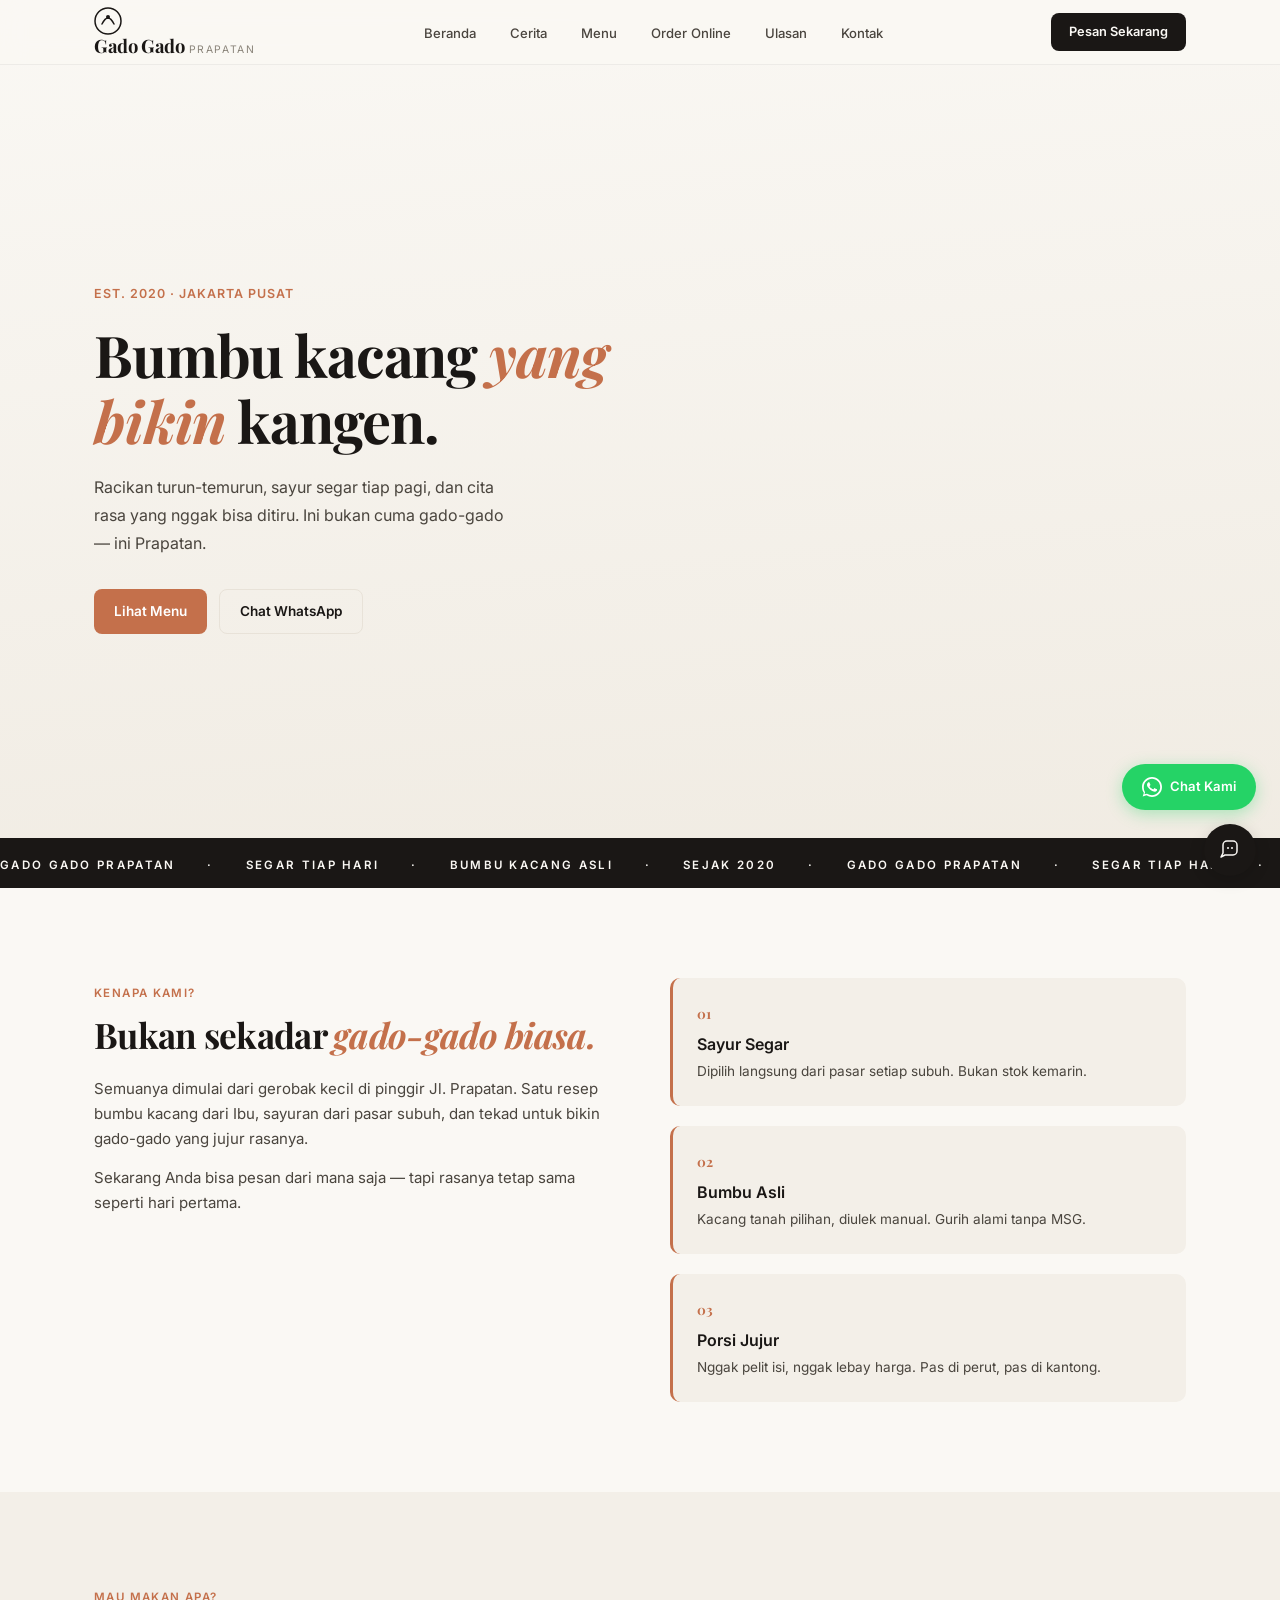
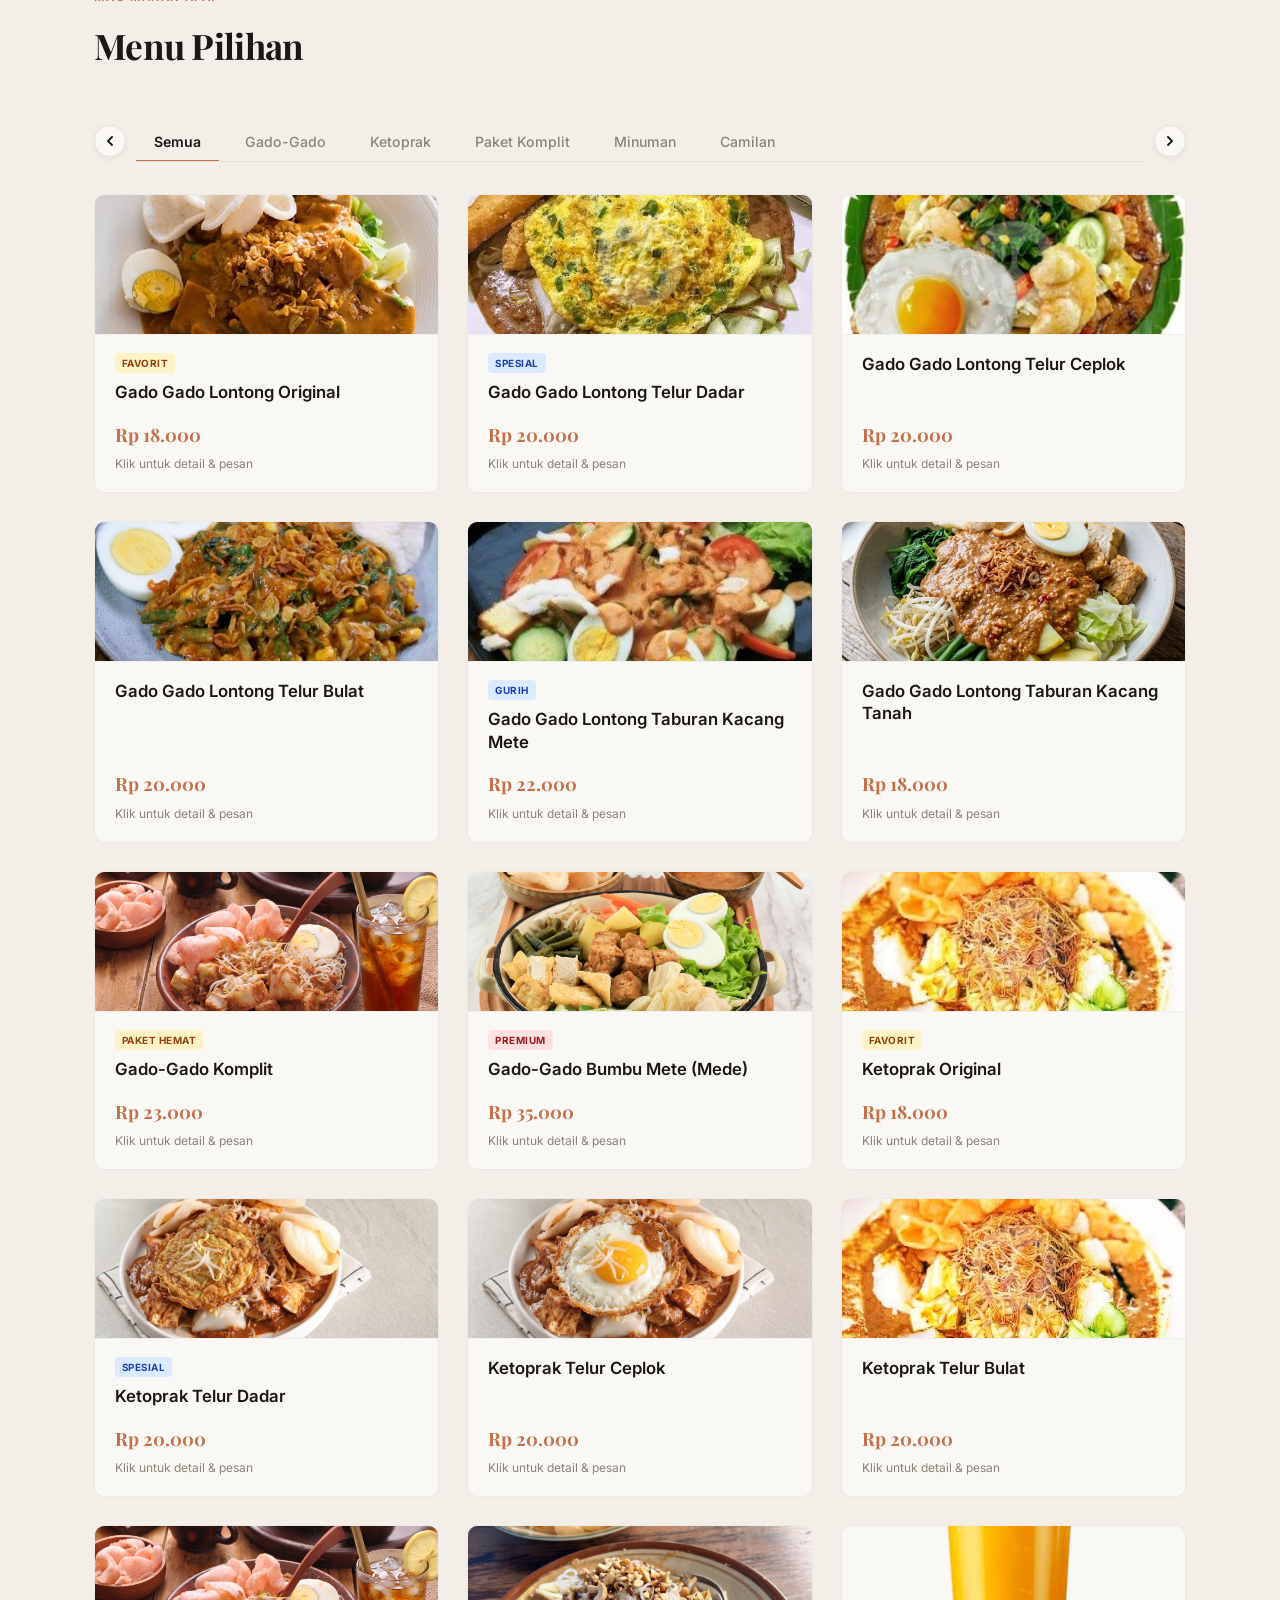
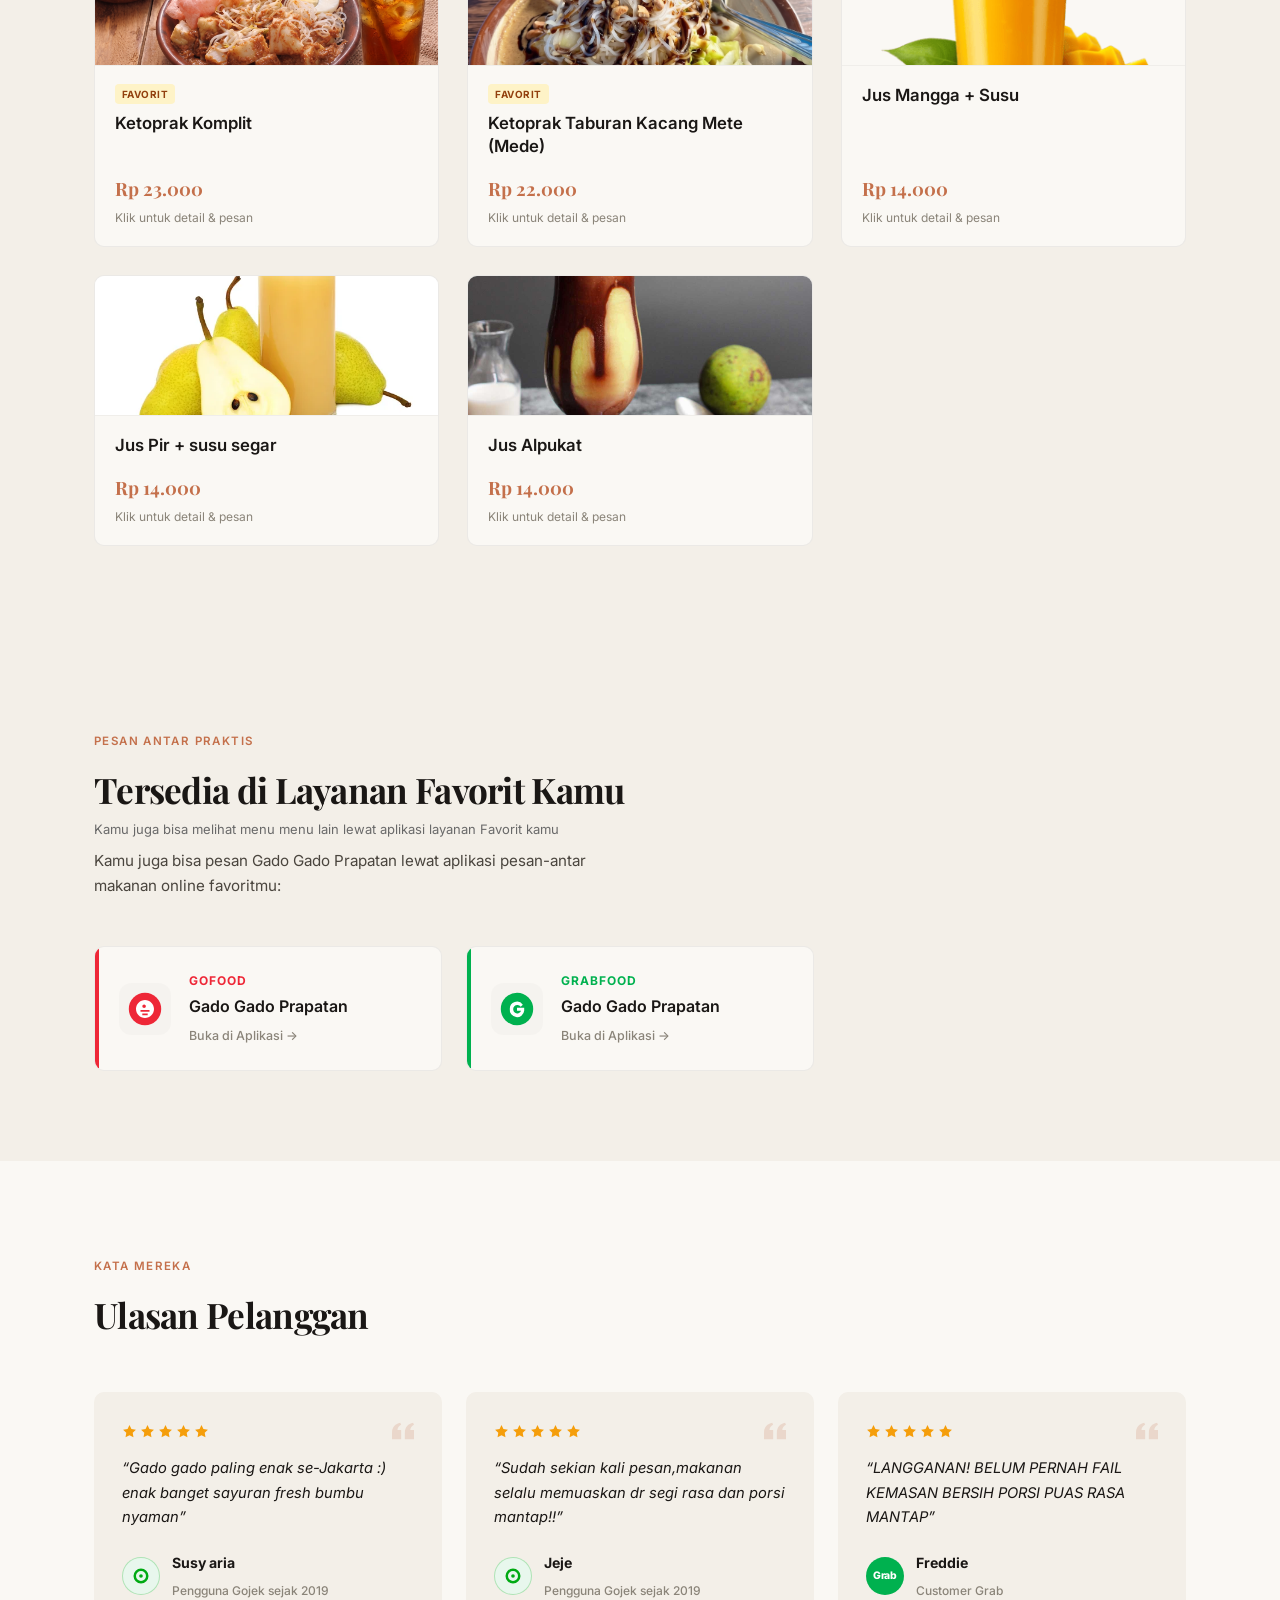
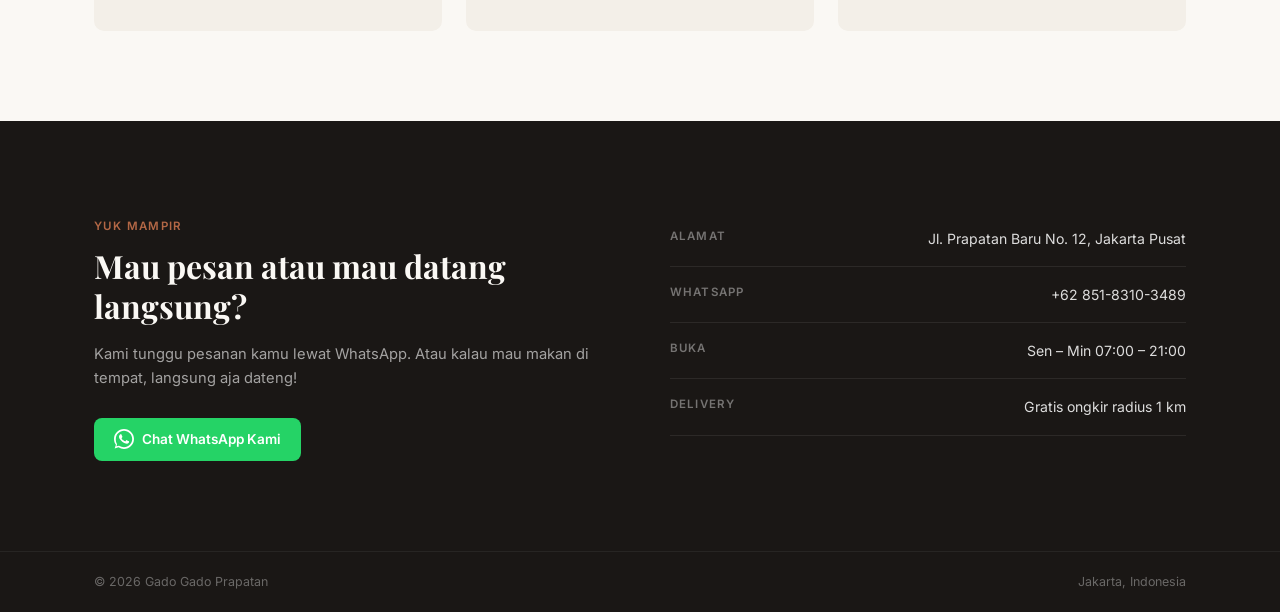
==== commit 604afb07: "product update" ====
--- a/index.html
+++ b/index.html
@@ -148,7 +148,7 @@
 
                 <!-- 1: Gado gado lontong original -->
                 <div class="mc" data-cat="gado-gado"
-                     data-name="Gado Gado Lontong Original" data-price="17000"
+                     data-name="Gado Gado Lontong Original" data-price="18000"
                      data-desc="Gado gado lontong original dengan sayuran segar serta telur separuh."
                      data-info="Porsi pas &middot; Telur separuh (setengah) &middot; Bumbu kacang khas">
                     <div class="mc-img">
@@ -157,14 +157,14 @@
                     <div class="mc-body">
                         <span class="mc-tag tag-best">Favorit</span>
                         <h3>Gado Gado Lontong Original</h3>
-                        <p class="mc-price">Rp 17.000</p>
+                        <p class="mc-price">Rp 18.000</p>
                         <span class="mc-hint">Klik untuk detail &amp; pesan</span>
                     </div>
                 </div>
 
                 <!-- 2: Gado gado lontong telur dadar -->
                 <div class="mc" data-cat="gado-gado"
-                     data-name="Gado Gado Lontong Telur Dadar" data-price="22000"
+                     data-name="Gado Gado Lontong Telur Dadar" data-price="20000"
                      data-desc="Gado gado lontong original dengan sayuran segar serta telur dadar gurih yang renyah di pinggirnya."
                      data-info="Telur dadar gurih &middot; Sayuran segar pilihan &middot; Lontong pulen">
                     <div class="mc-img">
@@ -173,14 +173,14 @@
                     <div class="mc-body">
                         <span class="mc-tag tag-new">Spesial</span>
                         <h3>Gado Gado Lontong Telur Dadar</h3>
-                        <p class="mc-price">Rp 22.000</p>
+                        <p class="mc-price">Rp 20.000</p>
                         <span class="mc-hint">Klik untuk detail &amp; pesan</span>
                     </div>
                 </div>
 
                 <!-- 3: Gado gado lontong telur ceplok -->
                 <div class="mc" data-cat="gado-gado"
-                     data-name="Gado Gado Lontong Telur Ceplok" data-price="22000"
+                     data-name="Gado Gado Lontong Telur Ceplok" data-price="20000"
                      data-desc="Gado gado lontong original dengan sayuran segar serta telur ceplok (mata sapi) hangat."
                      data-info="Telur ceplok hangat &middot; Bumbu kacang melimpah &middot; Kerupuk gurih">
                     <div class="mc-img">
@@ -188,14 +188,14 @@
                     </div>
                     <div class="mc-body">
                         <h3>Gado Gado Lontong Telur Ceplok</h3>
-                        <p class="mc-price">Rp 22.000</p>
+                        <p class="mc-price">Rp 20.000</p>
                         <span class="mc-hint">Klik untuk detail &amp; pesan</span>
                     </div>
                 </div>
 
                 <!-- 4: Gado Gado Lontong Telur Bulat -->
                 <div class="mc" data-cat="gado-gado"
-                     data-name="Gado Gado Lontong Telur Bulat" data-price="21000"
+                     data-name="Gado Gado Lontong Telur Bulat" data-price="20000"
                      data-desc="Gado Gado Lontong Original dengan sayuran segar beserta Telur Bulat (Utuh)."
                      data-info="1 butir telur utuh &middot; Sayuran segar harian &middot; Porsi kenyang">
                     <div class="mc-img">
@@ -203,14 +203,14 @@
                     </div>
                     <div class="mc-body">
                         <h3>Gado Gado Lontong Telur Bulat</h3>
-                        <p class="mc-price">Rp 21.000</p>
+                        <p class="mc-price">Rp 20.000</p>
                         <span class="mc-hint">Klik untuk detail &amp; pesan</span>
                     </div>
                 </div>
 
                 <!-- 5: Gado Gado Lontong Taburan Kacang Mete -->
                 <div class="mc" data-cat="gado-gado"
-                     data-name="Gado Gado Lontong Taburan Kacang Mete" data-price="20000"
+                     data-name="Gado Gado Lontong Taburan Kacang Mete" data-price="22000"
                      data-desc="Gado gado lontong dengan sayuran segar beserta Taburan Kacang Mete + Telur Setengah."
                      data-info="Ekstra taburan mete &middot; Telur setengah &middot; Gurih &amp; renyah">
                     <div class="mc-img">
@@ -219,14 +219,14 @@
                     <div class="mc-body">
                         <span class="mc-tag tag-new">Gurih</span>
                         <h3>Gado Gado Lontong Taburan Kacang Mete</h3>
-                        <p class="mc-price">Rp 20.000</p>
+                        <p class="mc-price">Rp 22.000</p>
                         <span class="mc-hint">Klik untuk detail &amp; pesan</span>
                     </div>
                 </div>
 
                 <!-- 6: Gado Gado Lontong Taburan Kacang Tanah -->
                 <div class="mc" data-cat="gado-gado"
-                     data-name="Gado Gado Lontong Taburan Kacang Tanah" data-price="17000"
+                     data-name="Gado Gado Lontong Taburan Kacang Tanah" data-price="18000"
                      data-desc="Gado Gado Lontong Original dengan sayuran segar beserta Taburan Kacang Tanah + Telur Setengah."
                      data-info="Taburan kacang tanah sangrai &middot; Telur setengah &middot; Autentik">
                     <div class="mc-img">
@@ -234,14 +234,14 @@
                     </div>
                     <div class="mc-body">
                         <h3>Gado Gado Lontong Taburan Kacang Tanah</h3>
-                        <p class="mc-price">Rp 17.000</p>
+                        <p class="mc-price">Rp 18.000</p>
                         <span class="mc-hint">Klik untuk detail &amp; pesan</span>
                     </div>
                 </div>
 
                 <!-- 7: Gado-Gado Komplit -->
                 <div class="mc" data-cat="paket"
-                     data-name="Gado-Gado Komplit" data-price="20000"
+                     data-name="Gado-Gado Komplit" data-price="23000"
                      data-desc="Paket Lengkap! Gado Gado Lontong + Telur Separuh (Setengah) + Es Teh Manis."
                      data-info="Paket hemat lengkap &middot; Termasuk Es Teh Manis &middot; Siap santap">
                     <div class="mc-img">
@@ -250,7 +250,7 @@
                     <div class="mc-body">
                         <span class="mc-tag tag-best">Paket Hemat</span>
                         <h3>Gado-Gado Komplit</h3>
-                        <p class="mc-price">Rp 20.000</p>
+                        <p class="mc-price">Rp 23.000</p>
                         <span class="mc-hint">Klik untuk detail &amp; pesan</span>
                     </div>
                 </div>
@@ -273,7 +273,7 @@
 
                 <!-- 9: Ketoprak Original -->
                 <div class="mc" data-cat="ketoprak"
-                     data-name="Ketoprak Original" data-price="17000"
+                     data-name="Ketoprak Original" data-price="18000"
                      data-desc="Ketoprak dengan sayuran lengkap + Telur Separuh (Setengah)."
                      data-info="Sayuran lengkap &middot; Bihun &amp; tahu &middot; Telur separuh">
                     <div class="mc-img">
@@ -282,14 +282,14 @@
                     <div class="mc-body">
                         <span class="mc-tag tag-best">Favorit</span>
                         <h3>Ketoprak Original</h3>
-                        <p class="mc-price">Rp 17.000</p>
+                        <p class="mc-price">Rp 18.000</p>
                         <span class="mc-hint">Klik untuk detail &amp; pesan</span>
                     </div>
                 </div>
 
                 <!-- 10: Ketoprak Telur Dadar -->
                 <div class="mc" data-cat="ketoprak"
-                     data-name="Ketoprak Telur Dadar" data-price="21000"
+                     data-name="Ketoprak Telur Dadar" data-price="20000"
                      data-desc="Ketoprak dengan sayuran lengkap + Telur Dadar."
                      data-info="Telur dadar gurih &middot; Sayuran lengkap &middot; Kerupuk melimpah">
                     <div class="mc-img">
@@ -298,14 +298,14 @@
                     <div class="mc-body">
                         <span class="mc-tag tag-new">Spesial</span>
                         <h3>Ketoprak Telur Dadar</h3>
-                        <p class="mc-price">Rp 21.000</p>
+                        <p class="mc-price">Rp 20.000</p>
                         <span class="mc-hint">Klik untuk detail &amp; pesan</span>
                     </div>
                 </div>
 
                 <!-- 11: Ketoprak Telur Ceplok -->
                 <div class="mc" data-cat="ketoprak"
-                     data-name="Ketoprak Telur Ceplok" data-price="21000"
+                     data-name="Ketoprak Telur Ceplok" data-price="20000"
                      data-desc="Ketoprak dengan sayuran lengkap + Telur Ceplok."
                      data-info="Telur ceplok hangat &middot; Bumbu kacang gurih &middot; Sayuran segar">
                     <div class="mc-img">
@@ -313,14 +313,14 @@
                     </div>
                     <div class="mc-body">
                         <h3>Ketoprak Telur Ceplok</h3>
-                        <p class="mc-price">Rp 21.000</p>
+                        <p class="mc-price">Rp 20.000</p>
                         <span class="mc-hint">Klik untuk detail &amp; pesan</span>
                     </div>
                 </div>
 
                 <!-- 12: Ketoprak Telur Bulat -->
                 <div class="mc" data-cat="ketoprak"
-                     data-name="Ketoprak Telur Bulat" data-price="21000"
+                     data-name="Ketoprak Telur Bulat" data-price="20000"
                      data-desc="Ketoprak dengan sayuran lengkap + Telur Bulat (Utuh)."
                      data-info="1 butir telur utuh &middot; Porsi kenyang &middot; Bumbu kacang mantap">
                     <div class="mc-img">
@@ -328,14 +328,14 @@
                     </div>
                     <div class="mc-body">
                         <h3>Ketoprak Telur Bulat</h3>
-                        <p class="mc-price">Rp 21.000</p>
+                        <p class="mc-price">Rp 20.000</p>
                         <span class="mc-hint">Klik untuk detail &amp; pesan</span>
                     </div>
                 </div>
 
                 <!-- 13: Ketoprak Komplit -->
                 <div class="mc" data-cat="ketoprak paket"
-                     data-name="Ketoprak Komplit" data-price="20000"
+                     data-name="Ketoprak Komplit" data-price="23000"
                      data-desc="Ketoprak dengan sayuran lengkap + Telur Separuh (Setengah) + Es Teh Manis."
                      data-info="Paket lengkap &middot; Termasuk Es Teh Manis &middot; Telur separuh">
                     <div class="mc-img">
@@ -344,14 +344,14 @@
                     <div class="mc-body">
                         <span class="mc-tag tag-best">Favorit</span>
                         <h3>Ketoprak Komplit</h3>
-                        <p class="mc-price">Rp 20.000</p>
+                        <p class="mc-price">Rp 23.000</p>
                         <span class="mc-hint">Klik untuk detail &amp; pesan</span>
                     </div>
                 </div>
 
                 <!-- 14: Ketoprak Taburan Kacang Mete (Mede) -->
                 <div class="mc" data-cat="ketoprak"
-                     data-name="Ketoprak Taburan Kacang Mete (Mede)" data-price="20000"
+                     data-name="Ketoprak Taburan Kacang Mete (Mede)" data-price="22000"
                      data-desc="Ketoprak dengan sayuran lengkap + Telur Setengah + Taburan Kacang Mete (Mede)."
                      data-info="Taburan kacang mete asli &middot; Telur setengah &middot; Gurih renyah">
                     <div class="mc-img">
@@ -360,14 +360,14 @@
                     <div class="mc-body">
                         <span class="mc-tag tag-best">Favorit</span>
                         <h3>Ketoprak Taburan Kacang Mete (Mede)</h3>
-                        <p class="mc-price">Rp 20.000</p>
+                        <p class="mc-price">Rp 22.000</p>
                         <span class="mc-hint">Klik untuk detail &amp; pesan</span>
                     </div>
                 </div>
 
                 <!-- Minuman: Es Teh Manis -->
                 <div class="mc" data-cat="minuman"
-                     data-name="Jus Mangga " data-price="23000"
+                     data-name="Jus Mangga " data-price="14000"
                      data-desc="Jus Buah Mangga asli tanpa sirup buatan. manis dan lezat cocok untuk menemani makan kalian"
                      data-info="Mangga manis dengan campuran susu kental manis ">
                     <div class="mc-img">
@@ -375,13 +375,13 @@
                     </div>
                     <div class="mc-body">
                         <h3>Jus Mangga  + Susu </h3>
-                        <p class="mc-price">Rp 23.000</p>
+                        <p class="mc-price">Rp 14.000</p>
                         <span class="mc-hint">Klik untuk detail &amp; pesan</span>
                     </div>
                 </div>
                 <!---Jus pir -->
                 <div class="mc" data-cat="minuman"
-                     data-name="Jus Pir  " data-price="23000"
+                     data-name="Jus Pir  " data-price="14000"
                      data-desc="Jus pir dengan campuran susu yang menghasilkan kesegaran untuk kalian "
                      data-info="Pir manis dengan campuran susu kental manis ">
                     <div class="mc-img">
@@ -389,13 +389,13 @@
                     </div>
                     <div class="mc-body">
                         <h3>Jus Pir + susu segar  </h3>
-                        <p class="mc-price">Rp 23.000</p>
+                        <p class="mc-price">Rp 14.000</p>
                         <span class="mc-hint">Klik untuk detail &amp; pesan</span>
                     </div>
                 </div>
                 <!---jus Alpukat -->
                 <div class="mc" data-cat="minuman"
-                     data-name="Jus Alpukat  " data-price="23000"
+                     data-name="Jus Alpukat  " data-price="14000"
                      data-desc="Jus Alpukat  dengan campuran susu yang menghasilkan kesegaran untuk kalian "
                      data-info="Alpukat manis dengan campuran susu kental manis ">
                     <div class="mc-img">
@@ -403,7 +403,7 @@
                     </div>
                     <div class="mc-body">
                         <h3>Jus Alpukat </h3>
-                        <p class="mc-price">Rp 23.000</p>
+                        <p class="mc-price">Rp 14.000</p>
                         <span class="mc-hint">Klik untuk detail &amp; pesan</span>
                     </div>
                 </div>
